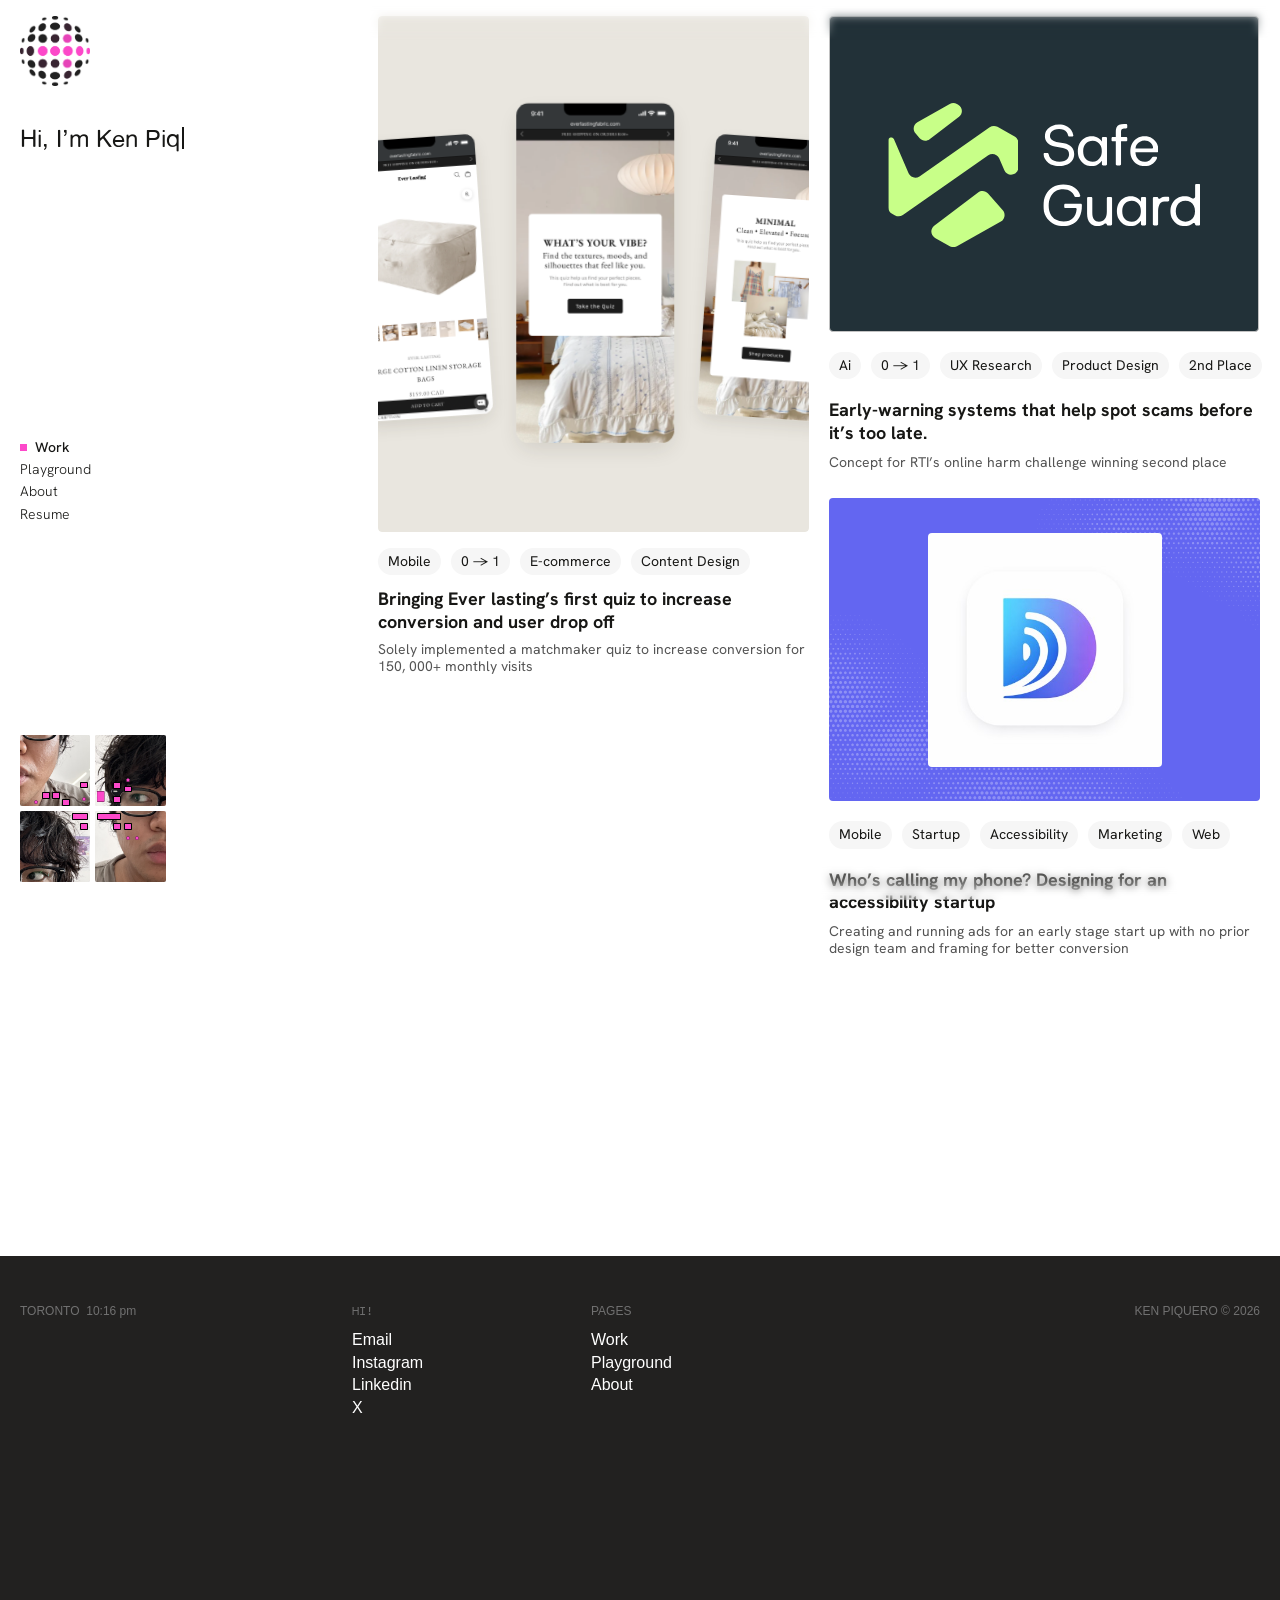
==== index.html @ c2980d60 "Portfolio site: Work, Playground, About and Ever Lasting case study Plain HTML/CSS/JS built from the" ====
<!doctype html>
<html lang="en">
<head>
  <meta charset="utf-8" />
  <meta name="viewport" content="width=device-width, initial-scale=1" />
  <title>Ken Piquero — Product Designer</title>
  <meta name="description" content="Ken Piquero is a product designer with a background in e-commerce." />
  <link rel="icon" href="assets/discoball.gif" />
  <link rel="preconnect" href="https://fonts.googleapis.com" />
  <link rel="preconnect" href="https://fonts.gstatic.com" crossorigin />
  <link href="https://fonts.googleapis.com/css2?family=DM+Mono&family=Hanken+Grotesk:wght@300;400;500;700&display=swap" rel="stylesheet" />
  <link rel="stylesheet" href="styles.css" />
  <script>document.documentElement.classList.add("js")</script>
</head>
<body>
  <div class="page">
    <!-- Side nav -->
    <aside class="sidenav">
      <div class="intro">
        <a class="logo-link" href="index.html" aria-label="Ken Piquero, home"><img class="logo" src="assets/discoball.gif" width="70" height="70" alt="" /></a>
        <div class="intro__text">
          <div class="intro__copy">
            <h1 class="intro__title" data-typewriter aria-label="Hi, I’m Ken Piquero!">Hi, I’m Ken Piquero!</h1>
            <p class="intro__bio appear" style="--d:0ms">He is a product designer with a background in e-commerce, who is saving his sticker collection for “later...”</p>
          </div>
          <ul class="chips chips--light">
            <li class="chip appear" style="--d:180ms">Prev @ Dori Labs</li>
            <li class="chip appear" style="--d:250ms">Studio Dialectica</li>
            <li class="chip appear" style="--d:320ms">Ever Lasting Fabrics</li>
            <li class="chip appear" style="--d:390ms">Hackville</li>
          </ul>
        </div>
      </div>

      <nav class="pages" aria-label="Pages">
        <a class="pages__link is-active" href="index.html" aria-current="page"><span class="pages__label">Work</span></a>
        <a class="pages__link" href="playground.html"><span class="pages__label">Playground</span></a>
        <a class="pages__link" href="about.html"><span class="pages__label">About</span></a>
        <a class="pages__link" href="https://drive.google.com/file/d/1ALhv70O0RMB7-Ny_9Tpl9LPKsm_A7ia5/view?usp=sharing" target="_blank" rel="noopener"><span class="pages__label">Resume</span></a>
      </nav>

      <!-- Photo puzzle: drag a tile to swap it clockwise, click a tile to flip its photo -->
      <div class="puzzle" aria-label="Photo puzzle — drag a tile to swap it clockwise, click to change its photo">
        <button class="tile" data-piece="1" type="button" aria-label="Puzzle piece 1" aria-pressed="false">
          <span class="tile__face tile__face--a">
            <img class="tile__photo" src="assets/me-photo.jpg" alt="" style="height:315.94%;left:-113.07%;top:-184.95%;width:240.09%" />
            <span class="sticker" style="left:59.97px;top:47px"></span>
            <img class="star" src="assets/star.svg" width="4.26034" height="4.12428" alt="" style="left:61.68px;top:62.37px" />
            <span class="sticker" style="left:41.96px;top:64.4px"></span>
            <span class="sticker" style="left:31.97px;top:57.49px"></span>
            <span class="sticker" style="left:21.99px;top:57.49px"></span>
            <img class="star" src="assets/star.svg" width="4.26034" height="4.12428" alt="" style="left:13.71px;top:65.28px" />
          </span>
          <span class="tile__face tile__face--b">
            <img class="tile__photo" src="assets/me-photo-2.jpg" alt="" style="height:209.92%;left:-57.9%;top:-0.03%;width:378.38%" />
          </span>
        </button>
        <button class="tile" data-piece="2" type="button" aria-label="Puzzle piece 2" aria-pressed="false">
          <span class="tile__face tile__face--a">
            <img class="tile__photo" src="assets/me-photo.jpg" alt="" style="height:315.94%;left:-0.21%;top:-73.68%;width:236.71%" />
            <img class="sticker-rect" src="assets/sticker-rect.svg" width="7.68155" height="10.7542" alt="" style="left:2px;top:56.36px" />
            <img class="star" src="assets/star.svg" width="4.26034" height="4.12428" alt="" style="left:31.11px;top:42.64px" />
            <span class="sticker" style="left:29.4px;top:51.07px"></span>
            <span class="sticker" style="left:17.93px;top:47.41px"></span>
            <span class="sticker" style="left:17.93px;top:61.14px"></span>
          </span>
          <span class="tile__face tile__face--b">
            <img class="tile__photo" src="assets/me-photo-2.jpg" alt="" style="height:209.92%;left:-169.32%;top:-0.03%;width:378.38%" />
          </span>
        </button>
        <button class="tile" data-piece="3" type="button" aria-label="Puzzle piece 3" aria-pressed="false">
          <span class="tile__face tile__face--a">
            <img class="tile__photo" src="assets/me-photo.jpg" alt="" style="height:315.94%;left:-113.07%;top:-73.68%;width:240.09%" />
            <span class="sticker" style="left:52px;top:2px;width:16.131px;height:6.913px"></span>
            <span class="sticker" style="left:60.03px;top:12.26px"></span>
          </span>
          <span class="tile__face tile__face--b">
            <img class="tile__photo" src="assets/me-photo-2.jpg" alt="" style="height:209.92%;left:-57.9%;top:-109.89%;width:378.38%" />
          </span>
        </button>
        <button class="tile" data-piece="4" type="button" aria-label="Puzzle piece 4" aria-pressed="false">
          <span class="tile__face tile__face--a">
            <img class="tile__photo" src="assets/me-photo.jpg" alt="" style="height:315.94%;left:-0.21%;top:-183.54%;width:236.71%" />
            <span class="sticker" style="left:2px;top:2px;width:23.813px;height:6.913px"></span>
            <img class="star" src="assets/star.svg" width="4.26034" height="4.12428" alt="" style="left:31.11px;top:24.89px" />
            <img class="star" src="assets/star.svg" width="4.26034" height="4.12428" alt="" style="left:39.81px;top:24.89px" />
            <span class="sticker" style="left:29.4px;top:12.26px"></span>
            <span class="sticker" style="left:17.93px;top:12.26px"></span>
          </span>
          <span class="tile__face tile__face--b" style="left:1px;width:70px">
            <img class="tile__photo" src="assets/me-photo-2.jpg" alt="" style="height:209.92%;left:-169.32%;top:-109.89%;width:378.38%" />
          </span>
        </button>
      </div>
    </aside>

    <!-- Column 1 -->
    <main class="col col--left">
      <a class="case case--everlasting" href="everlasting.html">
        <div class="case__media media--everlasting" data-cursor="view case study">
          <div class="reel reel--cover" role="img" aria-label="Ever Lasting Fabric Matchmaker quiz screens coming together">
            <div class="reel__stage">
              <div class="reel__tile"><img src="assets/everlasting-quiz/screen-01.png" alt="" /></div>
              <div class="reel__tile"><img src="assets/everlasting-quiz/screen-02.png" alt="" /></div>
              <div class="reel__tile"><img src="assets/everlasting-quiz/screen-03.png" alt="" /></div>
              <div class="reel__tile"><img src="assets/everlasting-quiz/screen-04.png" alt="" /></div>
              <div class="reel__tile"><img src="assets/everlasting-quiz/screen-05.png" alt="" /></div>
              <div class="reel__tile"><img src="assets/everlasting-quiz/screen-06.png" alt="" /></div>
              <div class="reel__tile"><img src="assets/everlasting-quiz/screen-07.png" alt="" /></div>
              <div class="reel__tile"><img src="assets/everlasting-quiz/screen-08.png" alt="" /></div>
              <div class="reel__tile"><img src="assets/everlasting-quiz/screen-09.png" alt="" /></div>
              <div class="reel__tile"><img src="assets/everlasting-quiz/screen-10.png" alt="" /></div>
              <div class="reel__tile"><img src="assets/everlasting-quiz/screen-11.png" alt="" /></div>
              <div class="reel__tile"><img src="assets/everlasting-quiz/screen-12.png" alt="" /></div>
            </div>
          </div>
        </div>
        <div class="case__meta">
          <ul class="chips">
            <li class="chip">Mobile</li><li class="chip">0 → 1</li><li class="chip">E-commerce</li><li class="chip">Content Design</li>
          </ul>
          <div class="case__text case__text--tight">
            <h2 class="case__title">Bringing Ever lasting’s first quiz to increase conversion and user drop off</h2>
            <p class="case__desc">Solely implemented a matchmaker quiz to increase conversion for 150, 000+ monthly visits</p>
          </div>
        </div>
      </a>
    </main>

    <!-- Column 2 -->
    <section class="col col--right">
      <a class="case" href="#">
        <div class="case__media media--safeguard" data-cursor="coming soon...">
          <div class="safeguard">
            <img class="anim-mark" src="assets/safeguard-mark.svg" width="129.326" height="143.788" alt="" />
            <div class="safeguard__word">
              <img class="anim-safe" src="assets/safeguard-safe.svg" width="114.609" height="42.4329" alt="Safe" />
              <img class="anim-guard" src="assets/safeguard-guard.svg" width="156.599" height="42.4337" alt="Guard" />
            </div>
          </div>
        </div>
        <div class="case__meta">
          <ul class="chips">
            <li class="chip">Ai</li><li class="chip">0 → 1</li><li class="chip">UX Research</li><li class="chip">Product Design</li><li class="chip">2nd Place</li>
          </ul>
          <div class="case__text">
            <h2 class="case__title">Early-warning systems that help spot scams before it’s too late.</h2>
            <p class="case__desc">Concept for RTI’s online harm challenge winning second place</p>
          </div>
        </div>
      </a>

      <a class="case" href="#">
        <div class="case__media media--dori" data-cursor="coming soon...">
          <div class="dori__clouds" aria-hidden="true">
            <div class="dori__drift">
              <img src="assets/halftone-clouds.svg" width="695.58" height="427.908" alt="" />
            </div>
          </div>
          <img class="dori__icon" src="assets/dori-app-icon.png" alt="Dori Labs app icon" />
        </div>
        <div class="case__meta">
          <ul class="chips">
            <li class="chip">Mobile</li><li class="chip">Startup</li><li class="chip">Accessibility</li><li class="chip">Marketing</li><li class="chip">Web</li>
          </ul>
          <div class="case__text">
            <h2 class="case__title">Who’s calling my phone? Designing for an accessibility startup</h2>
            <p class="case__desc">Creating and running ads for an early stage start up with no prior design team and framing for better conversion</p>
          </div>
        </div>
      </a>
    </section>
  </div>

  <footer class="footer">
    <p class="footer__label footer__clock">TORONTO&nbsp;&nbsp;<time id="toronto-time">3:13 am</time></p>
    <div class="footer__group">
      <p class="footer__label footer__label--mono">HI!</p>
      <a href="mailto:k3npiquero@gmail.com">Email</a>
      <a href="https://www.instagram.com/oreuqipp/" target="_blank" rel="noopener">Instagram</a>
      <a href="https://www.linkedin.com/in/kenpiquero/" target="_blank" rel="noopener">Linkedin</a>
      <a href="https://x.com/pink_saucee" target="_blank" rel="noopener">X</a>
    </div>
    <div class="footer__group">
      <p class="footer__label">PAGES</p>
      <a href="index.html">Work</a>
      <a href="playground.html">Playground</a>
      <a href="about.html">About</a>
    </div>
    <p class="footer__label footer__copy">KEN PIQUERO © 2026</p>
  </footer>

  <div class="cursor-pill" aria-hidden="true"></div>
  <script src="script.js"></script>
</body>
</html>
---- styles.css ----
:root {
  --ink: #171715;
  --ink-muted: #545454;
  --ink-heading: #383836;
  --ink-subtle: #747474;
  --divider: #cbcbcb;
  --chip-bg: #f6f6f6;
  --pink: #fd49ca;
  --pink-light: #ffb7eb;
  --footer-bg: #222120;
  --footer-muted: #717171;
  --safeguard-bg: #223138;
  --dori-bg: #6366f1;

  --font-body: "Hanken Grotesk", system-ui, sans-serif;
  --font-display: "Alte Haas Grotesk", "Helvetica Neue", Helvetica, Arial, sans-serif;
  --font-footer: "Helvetica Neue", Helvetica, Arial, sans-serif;
  --font-mono: "DM Mono", ui-monospace, monospace;

  --ease-out: cubic-bezier(0.22, 1, 0.36, 1);
  --loop: 4.982335s;
}

@font-face {
  font-family: "Alte Haas Grotesk";
  src: url("assets/fonts/AlteHaasGroteskRegular.ttf") format("truetype");
  font-weight: 400;
  font-style: normal;
  font-display: swap;
}
@font-face {
  font-family: "Alte Haas Grotesk";
  src: url("assets/fonts/AlteHaasGroteskBold.ttf") format("truetype");
  font-weight: 700;
  font-style: normal;
  font-display: swap;
}

*, *::before, *::after { box-sizing: border-box; }
html, body { margin: 0; }
body { background: #fff; color: var(--ink); font-family: var(--font-body); -webkit-font-smoothing: antialiased; }
h1, h2, h3, p, ul, ol { margin: 0; padding: 0; }
ul { list-style: none; }
a { color: inherit; text-decoration: none; }
img { display: block; }

/* ---------- Layout ---------- */
.page {
  display: grid;
  grid-template-columns: 338px minmax(0, 1fr) minmax(0, 1fr);
  column-gap: 20px;
  align-items: start;
  min-height: 1256px;
  padding: 16px 20px 0;
}

/* ---------- Side nav ---------- */
/* Fills the viewport: intro pinned top, nav at a fixed spot, puzzle pinned bottom */
.sidenav {
  position: sticky;
  top: 0;
  height: 100vh;
  height: 100dvh;
  min-height: 750px;
  margin-top: -16px;
  width: 262px;
  display: flex;
  flex-direction: column;
  padding: 16px 0 18px;
}
/* Fixed height so the nav starts 439px from the top on every page, whatever the intro holds */
.intro { width: 262px; height: 423px; flex-shrink: 0; display: flex; flex-direction: column; gap: 38px; }
.puzzle { margin-top: auto; }
.logo { width: 70px; height: 70px; object-fit: cover; }
.logo-link { display: block; align-self: flex-start; }
.logo-link:focus-visible { outline: 2px solid var(--pink); outline-offset: 2px; }
.intro__text { display: flex; flex-direction: column; gap: 10px; }
.intro__copy { display: flex; flex-direction: column; gap: 15px; line-height: 1.23; }
.intro__title { font-family: var(--font-display); font-weight: 400; font-size: 24px; line-height: 1.23; }
.intro__bio { font-weight: 300; font-size: 14px; letter-spacing: -0.14px; }

.chips { display: flex; flex-wrap: wrap; gap: 10px; }
.chips--light { gap: 5px; }
.chip {
  background: var(--chip-bg);
  border-radius: 99px;
  padding: 5px 10px;
  font-size: 14px;
  line-height: 1.23;
  white-space: nowrap;
  transition: background-color 150ms ease;
}
.chip:hover { background: var(--pink-light); }
.chips--light .chip { font-weight: 300; }

.pages { display: flex; flex-direction: column; align-items: flex-start; gap: 5px; }
.pages__link {
  display: flex; align-items: center; gap: 8px;
  font-size: 14px; line-height: 1.23; font-weight: 300;
  color: var(--ink);
}
/* Active page: pink block beside the label + medium weight */
.pages__link.is-active { font-weight: 500; }
.pages__link.is-active::before { content: ""; width: 7px; height: 7px; background: var(--pink); flex-shrink: 0; }
.pages__label { transition: color 150ms ease; }
.pages__link:hover .pages__label { color: var(--pink); }

/* ---------- Photo puzzle ---------- */
.puzzle { position: relative; flex-shrink: 0; width: 146px; height: 147px; touch-action: none; }
.tile {
  position: absolute; width: 70px; height: 71px; padding: 0; border: 0; background: #ddd;
  border-radius: 2px; overflow: hidden; cursor: grab;
  transition: left 280ms var(--ease-out), top 280ms var(--ease-out), box-shadow 150ms;
}
.tile[data-slot="1"], .tile[data-slot="3"] { width: 71px; }
.tile.is-dragging { cursor: grabbing; transition: none; z-index: 2; box-shadow: 0 6px 16px rgba(0,0,0,.25); }
.tile.is-target { outline: 2px solid var(--pink); outline-offset: 1px; }
.tile:focus-visible { outline: 2px solid var(--pink); outline-offset: 2px; }
.tile__photo { position: absolute; max-width: none; pointer-events: none; user-select: none; }
/* Two faces per tile, like the Figma Default / Variant2 — click toggles (instant, as in the prototype) */
.tile__face { position: absolute; inset: 0; overflow: hidden; pointer-events: none; }
.tile__face--b { background: #909090; width: 70px; visibility: hidden; }
.tile.is-flipped .tile__face--a { visibility: hidden; }
.tile.is-flipped .tile__face--b { visibility: visible; }
.sticker {
  position: absolute; width: 8.029px; height: 6.408px;
  background: var(--pink); border: 0.344px solid #000; border-radius: 0.768px;
  pointer-events: none;
}
.star, .sticker-rect { position: absolute; pointer-events: none; }
.sticker-rect { transform: scaleX(-1); }

/* ---------- Case studies ---------- */
.col { display: flex; flex-direction: column; gap: 27px; padding-bottom: 80px; }
.case { display: flex; flex-direction: column; gap: 20px; border-radius: 4px; }
.case--everlasting { gap: 16px; }
.case__media { position: relative; border-radius: 4px; overflow: hidden; }

.media--everlasting { aspect-ratio: 511 / 612; }

.media--safeguard {
  aspect-ratio: 510 / 375; width: calc(100% - 1px);
  background: var(--safeguard-bg); border: 0.933px solid #c2c2c2;
}
.safeguard {
  position: absolute; left: calc(50% + 0.31px); top: calc(50% + 1.11px); translate: -50% -50%;
  display: flex; align-items: center; gap: 25.398px;
}
.safeguard__word { display: flex; flex-direction: column; gap: 17.583px; width: 156.6px; }

.media--dori { aspect-ratio: 511 / 360; background: var(--dori-bg); }
.dori__clouds { position: absolute; inset: 0 auto 0 0; width: 524px; overflow: hidden; }
.dori__drift { position: absolute; left: -80px; top: -55px; width: 700px; height: 480px; opacity: .28; overflow: hidden; }
.dori__drift img { position: absolute; left: -1.4px; top: -0.38px; }
.dori__icon {
  position: absolute; left: calc(50% + 0.5px); top: 50%; translate: -50% -50%;
  width: 234px; height: 234px; object-fit: cover; border-radius: 4px;
}

.case__meta { display: flex; flex-direction: column; gap: 20px; width: calc(100% + 9px); }
.case--everlasting .case__meta { gap: 13px; }
.case__text { display: flex; flex-direction: column; gap: 10px; line-height: 1.23; }
.case__text--tight { gap: 8px; }
.case__title { font-weight: 700; font-size: 18px; line-height: 1.23; }
.case__desc { font-size: 14px; color: var(--ink-muted); }

/* ---------- Safeguard + cloud motion (from Figma, 4.98s loop) ---------- */
.anim-mark { transform-origin: 50% 50%; animation: sg-fade var(--loop) linear infinite, sg-mark-rise var(--loop) linear infinite; }
.anim-safe { animation: sg-fade-safe var(--loop) linear infinite, sg-rise-safe var(--loop) linear infinite; }
.anim-guard { animation: sg-fade-guard var(--loop) linear infinite, sg-rise-guard var(--loop) linear infinite; }
.dori__drift { animation: cloud-drift var(--loop) ease-in-out infinite; }

@keyframes sg-fade { 0%, 1.606% { opacity: 0; animation-timing-function: var(--ease-out); } 9.634%, 100% { opacity: 1; } }
@keyframes sg-mark-rise {
  0%, 1.606% { scale: .88; translate: 0 12px; animation-timing-function: var(--ease-out); }
  17.662%, 100% { scale: 1; translate: 0 0; }
}
@keyframes sg-fade-safe { 0%, 15.254% { opacity: 0; animation-timing-function: var(--ease-out); } 22.881%, 100% { opacity: 1; } }
@keyframes sg-rise-safe { 0%, 15.254% { translate: 0 14px; animation-timing-function: var(--ease-out); } 29.705%, 100% { translate: 0 0; } }
@keyframes sg-fade-guard { 0%, 18.064% { opacity: 0; animation-timing-function: var(--ease-out); } 25.691%, 100% { opacity: 1; } }
@keyframes sg-rise-guard { 0%, 18.064% { translate: 0 14px; animation-timing-function: var(--ease-out); } 32.515%, 100% { translate: 0 0; } }
@keyframes cloud-drift { 0% { translate: 0 0; } 99.99% { translate: 18px -5px; } 100% { translate: 0 0; } }

@media (prefers-reduced-motion: reduce) {
  .anim-mark, .anim-safe, .anim-guard, .dori__drift { animation: none; }
}

/* ---------- Footer ---------- */
.footer {
  background: var(--footer-bg);
  color: #fff;
  font-family: var(--font-footer);
  position: relative;
  overflow: hidden;
  min-height: 400px;
  padding: 47px 20px;
  display: grid;
  grid-template-columns: 332px 239px 1fr auto;
  align-items: start;
}
.footer__group { display: flex; flex-direction: column; }
.footer__group a { font-size: 16px; line-height: 1.42; width: max-content; transition: color 150ms ease; }
.footer__group a:hover { color: var(--pink); }
.footer__label { font-size: 12px; line-height: 1.42; color: var(--footer-muted); margin-bottom: 9px; }
.footer__label--mono { font-family: var(--font-mono); }
.footer__copy { grid-column: 4; }

/* ---------- Responsive ---------- */
@media (max-width: 1100px) {
  .page { grid-template-columns: minmax(0, 1fr) minmax(0, 1fr); row-gap: 40px; min-height: 0; }
  .sidenav {
    grid-column: 1 / -1; position: static; height: auto; min-height: 0; width: auto; margin: 0; padding: 0;
    flex-direction: row; flex-wrap: wrap; justify-content: flex-start; gap: 32px 48px; align-items: flex-end;
  }
  .intro { height: auto; }
  .puzzle { margin-top: 0; }
  .case__meta { width: 100%; }
  .footer { grid-template-columns: 1fr 1fr; row-gap: 32px; }
  .footer__copy { grid-column: auto; }
}
@media (max-width: 720px) {
  .page { grid-template-columns: minmax(0, 1fr); padding: 16px 20px 0; }
  .chips { gap: 8px; }
  .media--safeguard .safeguard { scale: .75; }
  .dori__icon { width: 46%; height: auto; aspect-ratio: 1; }
  .footer { padding: 40px 20px; }
}


/* ---------- Cursor-following pill on case-study frames ---------- */
.cursor-pill {
  position: fixed; left: 0; top: 0; z-index: 100;
  height: 27px; padding: 0 10px;
  display: flex; align-items: center;
  background: var(--pink); color: var(--ink);
  border-radius: 99px;
  font-family: var(--font-footer); font-size: 14px; line-height: 1; white-space: nowrap;
  pointer-events: none;
  opacity: 0; scale: .85;
  /* leaving: a slow, gentle fade with only a slight shrink */
  transition: opacity 500ms ease, scale 500ms var(--ease-out);
  will-change: transform;
}
/* entering: quick pop-in */
.cursor-pill.is-visible { opacity: 1; scale: 1; transition: opacity 150ms ease, scale 200ms var(--ease-out); }
@media (hover: none) { .cursor-pill { display: none; } }

/* ---------- About page ---------- */
/* "Currently listening to..." album art: click to play / pause the song */
.listening {
  display: block; width: 156px; height: 149px; padding: 0; border: 0; background: none;
  cursor: pointer;
  filter: drop-shadow(0 0 2px rgba(0, 0, 0, 0.25));
}
.listening img { display: block; width: 100%; height: 100%; object-fit: cover; }
.listening:focus-visible { outline: 2px solid var(--pink); outline-offset: 2px; }
/* Spotify's player does the playing but stays out of sight */
.listening__player {
  position: absolute; width: 1px; height: 1px; overflow: hidden;
  clip-path: inset(50%); opacity: 0; pointer-events: none;
}

/* ---------- Page transitions ---------- */
/* Cross-fade between pages; the logo, nav and puzzle keep their own layers so they stay put */
@view-transition { navigation: auto; }
.logo { view-transition-name: logo; }
.pages { view-transition-name: pages-nav; }
.puzzle { view-transition-name: puzzle; }
::view-transition-group(*),
::view-transition-old(*),
::view-transition-new(*) { animation-duration: 350ms; animation-timing-function: var(--ease-out); }
@media (prefers-reduced-motion: reduce) {
  @view-transition { navigation: none; }
}

.about {
  grid-column: 2 / -1;
  margin-top: 108px; /* content starts 124px from the top of the page */
  padding-right: 75px; /* content ends at 1345px on the 1440px frame */
  padding-bottom: 80px;
}
.about__intro {
  display: flex; justify-content: space-between; align-items: flex-start;
  flex-wrap: wrap; gap: 40px;
}
.about__who { width: 511px; max-width: 100%; display: flex; flex-direction: column; gap: 10px; }
.about__heading {
  font-weight: 500; font-size: 20px; line-height: 1.5; letter-spacing: -0.22px;
  color: var(--ink-heading);
}
.about__list {
  list-style: decimal; padding-left: 21px;
  font-weight: 300; font-size: 14px; line-height: 1.23; letter-spacing: -0.14px;
}
.about__list li + li { margin-top: 1.23em; } /* one blank line between points */

/* Photo stack: four framed photos fanned down and to the right */
.photo-fan { position: relative; width: 400px; height: 269px; flex-shrink: 0; }
.photo-fan__photo {
  position: absolute; width: 298px; height: 185px; padding: 0;
  border: 10px solid #fff; background: #fff;
  box-shadow: 0 0 4px rgba(0, 0, 0, 0.25);
}
.photo-fan__photo { cursor: pointer; transition: left 300ms var(--ease-out), top 300ms var(--ease-out); }
.photo-fan__photo:focus-visible { outline: 2px solid var(--pink); outline-offset: 2px; }
.photo-fan__photo img { position: absolute; inset: 0; width: 100%; height: 100%; object-fit: cover; }

.experience { margin-top: 75px; }
.experience .about__heading { margin-bottom: 9px; }
.experience__row {
  display: grid; grid-template-columns: 36.5% minmax(0, 1fr) auto;
  padding: 20px 0;
  font-size: 14px; line-height: 1.5; letter-spacing: -0.154px;
}
.experience__row + .experience__row { border-top: 1px solid var(--divider); }
.experience__company { padding-right: 16px; font-weight: 500; color: var(--ink-subtle); }
.experience__role { font-weight: 300; color: var(--ink-subtle); }
.experience__year { font-weight: 300; color: var(--ink-heading); text-align: right; white-space: nowrap; }

@media (max-width: 1100px) {
  .about { grid-column: 1 / -1; margin-top: 0; padding-right: 0; }
}
@media (max-width: 720px) {
  .experience__row { grid-template-columns: minmax(0, 1fr) auto; row-gap: 2px; }
  .experience__role { grid-row: 2; }
}
@media (max-width: 460px) {
  .photo-fan { zoom: 0.8; }
}

/* ---------- Playground page ---------- */
/* Two columns of 511px tiles; wide tiles span both, tall tiles span two rows (as in Figma) */
.playground {
  grid-column: 2 / -1;
  display: grid;
  grid-template-columns: repeat(2, minmax(0, 1fr));
  grid-auto-rows: 437px;
  gap: 20px;
  padding-bottom: 52px;
}
.pg-tile {
  position: relative; overflow: hidden;
  display: flex; align-items: center; justify-content: center;
  background: var(--chip-bg); border: 1px solid #d4d4d4; border-radius: 4px;
  color: var(--ink);
}
.pg-tile--wide { grid-column: 1 / -1; }
.pg-tile--tall { grid-row: span 2; }
.pg-tile:focus-visible { outline: 2px solid var(--pink); outline-offset: 2px; }

/* Hover (like the Framer playground): the work fades right back and a caption appears */
.pg-media { transition: opacity 250ms ease; }
.pg-caption {
  position: absolute; inset: 0;
  display: flex; align-items: center; justify-content: center;
  padding: 24px 40px; text-align: center;
  font-size: 16px; line-height: 1.2;
  opacity: 0; pointer-events: none;
  transition: opacity 250ms ease;
}
.pg-tile:hover .pg-media, .pg-tile:focus-visible .pg-media, .pg-tile:focus-within .pg-media { opacity: 0.05; }
.pg-tile:hover .pg-caption, .pg-tile:focus-visible .pg-caption, .pg-tile:focus-within .pg-caption { opacity: 1; }

/* Tile contents */
.pg-ipad { position: absolute; left: calc(50% + 3px); bottom: 0; translate: -50% 0; width: 71.45%; }
.pg-crop { position: relative; max-width: 86%; overflow: hidden; border-radius: 12.14px; }
.pg-crop img { position: absolute; max-width: none; }
.pg-shot { max-width: 86%; object-fit: cover; border-radius: 12.14px; }
.pg-shot--phone { border-radius: 60px; }
.pg-cover { width: 100%; height: 100%; object-fit: cover; }
.pg-phones {
  display: flex; gap: 14.458px; width: 81.4%;
  filter: drop-shadow(0 2px 2px rgba(0, 0, 0, 0.25));
}
.pg-phones img { flex: 1 1 0; min-width: 0; aspect-ratio: 158.072 / 320; object-fit: cover; }
.pg-wide-shot { width: 83.2%; aspect-ratio: 867 / 378; object-fit: cover; }

@media (max-width: 1100px) {
  .playground { grid-column: 1 / -1; }
}
@media (max-width: 720px) {
  .playground { grid-template-columns: minmax(0, 1fr); grid-auto-rows: 360px; }
  .pg-phones { gap: 6px; width: 92%; }
}

/* ---------- Footer cursor trail: little pink symbols that drift and fade ---------- */
.footer > * { position: relative; z-index: 1; }
.footer > .trail-symbol {
  position: absolute; z-index: 0; left: 0; top: 0;
  font-family: var(--font-mono); font-size: 14px; line-height: 1; white-space: nowrap;
  color: var(--pink-light);
  pointer-events: none; user-select: none;
  animation: trail-fade 1800ms var(--ease-out) forwards;
}
/* The occasional little message: stays readable for a while, then fades */
.footer > .trail-symbol--message { color: var(--pink); animation: trail-message 3400ms ease-out forwards; }
@keyframes trail-fade {
  0%   { opacity: 0.75; transform: translate(var(--x), var(--y)) scale(1); }
  100% { opacity: 0;    transform: translate(calc(var(--x) + var(--dx)), calc(var(--y) + var(--dy))) scale(0.6) rotate(var(--rot)); }
}
@keyframes trail-message {
  0%   { opacity: 0;   transform: translate(var(--x), calc(var(--y) + 4px)) rotate(var(--rot)); }
  8%   { opacity: 0.9; transform: translate(var(--x), var(--y)) rotate(var(--rot)); }
  60%  { opacity: 0.9; }
  100% { opacity: 0;   transform: translate(calc(var(--x) + var(--dx)), calc(var(--y) + var(--dy))) rotate(var(--rot)); }
}
@media (prefers-reduced-motion: reduce) { .footer > .trail-symbol { display: none; } }

/* ======================================================================
   Case study page (Ever Lasting Fabric Matchmaker) — 1440px Figma frame:
   menu at 20px, content column 282px → 1400px (1118px wide).
   Headings in Alte Haas Grotesk, body in Hanken Grotesk.
   ====================================================================== */
.cs {
  --cs-ink: #383836;
  --cs-muted: #747474;
  --cs-grey: #f6f6f6;
  --cs-red: #f05555;
}
.cs-page {
  display: grid;
  grid-template-columns: 262px minmax(0, 1118px);
  padding: 0 40px 0 20px;
  max-width: 1440px;
}

/* Side menu: sticks in place while the case study scrolls */
.cs-aside { position: relative; }
.cs-toc {
  position: sticky; top: 100px;
  margin-top: 100px;
  display: flex; flex-direction: column; align-items: flex-start; gap: 8px;
}
.cs-back { display: inline-block; font-weight: 300; transition: background-color 150ms ease; }
.cs-back:hover { background: var(--pink-light); }
.cs-toc__title { font-family: var(--font-display); font-size: 24px; line-height: 1.23; color: var(--ink); }
.cs-toc__links { display: flex; flex-direction: column; align-items: flex-start; gap: 5px; }

/* Content column */
.cs-main {
  min-width: 0;
  padding: 100px 0 358px;
  font-family: var(--font-body);
  color: var(--cs-ink);
}
.cs-section { scroll-margin-top: 60px; }
:where(.cs-main h4, .cs-main figure, .cs-main blockquote) { margin: 0; }

/* ---------- Type ---------- */
.cs-eyebrow { font-weight: 300; font-size: 12px; line-height: 1.2; text-transform: uppercase; color: var(--cs-muted); }
.cs-h1, .cs-statement, .cs-h2, .cs-h3, .cs-h4, .cs-quote p, .cs-gap,
.cs-persona__name, .cs-stat__num {
  font-family: var(--font-display); font-weight: 400; color: var(--cs-ink);
}
.cs-h1 { margin-top: 20px; font-size: 40px; line-height: 1.2; }
.cs-lede { margin-top: 20px; max-width: 780px; font-weight: 300; font-size: 20px; line-height: 1.5; }
.cs-statement { margin-top: 12px; font-size: 24px; line-height: 1.25; }
.cs-h2 { font-size: 20px; line-height: 1.3; max-width: 760px; }
.cs-h3 { font-size: 18px; line-height: 1.25; }
.cs-h4 { font-size: 16px; line-height: 1.3; }
.cs-body { font-weight: 300; font-size: 14px; line-height: 1.6; max-width: 760px; }
.cs-red { color: var(--cs-red); }
.cs-body + .cs-body { margin-top: 12px; }
.cs-tiebreak { font-weight: 500; }

/* Eyebrow → heading → body rhythm used by every section intro */
.cs-eyebrow + .cs-h2 { margin-top: 10px; }
.cs-eyebrow + .cs-h4 { margin-top: 6px; }
.cs-h2 + .cs-body { margin-top: 12px; }
.cs-h4 + .cs-body { margin-top: 8px; }
.cs-eyebrow + .cs-body { margin-top: 10px; }

.cs-mt-18 { margin-top: 18px; } .cs-mt-24 { margin-top: 24px; } .cs-mt-31 { margin-top: 31px; }
.cs-mt-33 { margin-top: 33px; } .cs-mt-37 { margin-top: 37px; } .cs-mt-39 { margin-top: 39px; }
.cs-mt-40 { margin-top: 40px; } .cs-mt-47 { margin-top: 47px; } .cs-mt-48 { margin-top: 48px; }
.cs-mt-55 { margin-top: 55px; } .cs-mt-56 { margin-top: 56px; } .cs-mt-63 { margin-top: 63px; }
.cs-mt-64 { margin-top: 64px; } .cs-mt-77 { margin-top: 77px; } .cs-mt-79 { margin-top: 79px; }
.cs-mt-80 { margin-top: 80px; } .cs-mt-96 { margin-top: 96px; } .cs-mt-150 { margin-top: 150px; }
.cs-mt-159 { margin-top: 159px; } .cs-mt-160 { margin-top: 160px; } .cs-mt-161 { margin-top: 161px; }
.cs-mt-217 { margin-top: 217px; }

.cs-panel { background: var(--cs-grey); border-radius: 4px; overflow: hidden; }
.cs-line { display: block; max-width: 100%; }

/* ---------- Overview ---------- */
.cs-metaline { display: flex; align-items: center; gap: 12px; font-weight: 300; font-size: 16px; color: var(--cs-muted); }
.cs-logo {
  display: flex; align-items: center; justify-content: center; flex-shrink: 0;
  width: 28px; height: 28px; border-radius: 6px; background: #1f1f1f;
  font-family: "EB Garamond", Georgia, serif; font-weight: 500; font-size: 11px; color: #fff;
}
.cs-hero { margin-top: 56px; display: flex; gap: 20px; height: 420px; }
.cs-hero__reel { flex: 0 1 680px; }
.cs-hero__side { flex: 0 1 418px; min-width: 0; display: flex; flex-direction: column; gap: 11px; }
.cs-hero__gif { height: 250px; border-radius: 4px; overflow: hidden; margin-right: 1px; }
.cs-hero__gif img { width: 100%; height: 100%; object-fit: cover; }
.cs-hero__map { position: relative; height: 159px; background: #fff; border: 1px solid #e6e6e6; border-radius: 4px; overflow: hidden; }
.cs-hero__map img { position: absolute; left: -9px; top: -58px; width: 436px; height: auto; max-width: none; }

.cs-facts { margin: 40px 0 0; display: flex; justify-content: space-between; gap: 24px; font-weight: 300; line-height: 1.2; }
.cs-facts dt { font-size: 12px; text-transform: uppercase; color: var(--cs-muted); }
.cs-facts dd { margin: 6px 0 0; font-size: 14px; color: #171715; }

.cs-cols3 { display: grid; grid-template-columns: repeat(3, minmax(0, 1fr)); gap: 32px; }
.cs-col .cs-line + .cs-eyebrow { margin-top: 20px; }
.cs-col .cs-eyebrow + .cs-h3 { margin-top: 12px; }
.cs-col .cs-h3 + .cs-body { margin-top: 10px; }
.cs-col--tight .cs-line + .cs-eyebrow { margin-top: 16px; }
.cs-col--takeaway .cs-line + .cs-h3 { margin-top: 22px; }
.cs-col--takeaway .cs-h3 + .cs-body { margin-top: 10px; }

/* ---------- Problem ---------- */
.cs-saw { display: grid; grid-template-columns: minmax(0, 500fr) minmax(0, 594fr); gap: 24px; }
.cs-saw .cs-h4 { margin-top: 6px; }
.cs-saw .cs-panel { margin-top: 16px; height: 440px; position: relative; }
.cs-catalogue__screen {
  position: absolute; left: 50%; top: 50%; translate: -50% -50%;
  width: 217.708px; height: 348.584px; border-radius: 2.5px; overflow: hidden;
}
.cs-catalogue__screen img { position: absolute; left: 0; top: -11.71%; width: 100%; height: 135.68%; max-width: none; }
.cs-funnel { padding: 24px 48px; }
.cs-funnel__steps { list-style: none; margin-top: 18px; display: flex; flex-direction: column; gap: 16px; }
.cs-funnel__steps li {
  position: relative; display: flex; align-items: center; gap: 0;
  width: min(var(--w), 100%); height: 56px; padding: 0 16px;
  background: #fff; border-radius: 10px;
  font-size: 14px; line-height: 1.2; white-space: nowrap;
}
.cs-funnel__steps span { width: 28px; flex-shrink: 0; font-weight: 300; font-size: 11px; color: var(--cs-muted); }
.cs-funnel__steps li.is-drop { border: 1px solid var(--cs-red); padding-left: 15px; }
.cs-funnel__steps em { position: absolute; left: calc(100% + 16px); font-style: normal; font-weight: 500; font-size: 12px; color: var(--cs-red); }

.cs-quote { margin-left: 0; margin-right: 0; padding-left: 22px; border-left: 2px solid #9cc5ff; }
.cs-quote p { font-size: 18px; line-height: 1.4; max-width: 700px; }
.cs-quote cite { display: block; margin-top: 8px; font-style: normal; font-weight: 300; font-size: 12px; line-height: 1.2; color: var(--cs-muted); }

.cs-cols2 { display: grid; grid-template-columns: repeat(2, minmax(0, 535px)); justify-content: space-between; gap: 48px; }

/* ---------- Research ---------- */
.cs-insights { display: grid; grid-template-columns: repeat(2, minmax(0, 1fr)); column-gap: 24px; row-gap: 15px; }
.cs-insights .cs-panel { height: 360px; }
.cs-collage { position: relative; }
.cs-collage__grid { position: absolute; left: calc(50% - 2.23px); top: calc(50% - 2.01px); translate: -50% -50%; width: 457.937px; height: 258.427px; }
.cs-collage__img { position: absolute; overflow: hidden; border-radius: 1.785px; }
.cs-collage__img img { position: absolute; max-width: none; }
.cs-collage__img--1 { left: 0; top: 0; width: 225.241px; height: 153.665px; }
.cs-collage__img--1 img { left: -2.51%; top: -0.09%; width: 102.51%; height: 100.18%; }
.cs-collage__img--2 { left: 0; top: 155.77px; width: 150.86px; height: 102.657px; }
.cs-collage__img--2 img { left: -0.05%; top: 0; width: 100.11%; height: 183%; }
.cs-collage__img--3 { left: 153.09px; top: 155.77px; width: 151.753px; height: 102.657px; }
.cs-collage__img--3 img { left: 0; top: -0.13%; width: 102.7%; height: 100.26%; }
.cs-collage__img--4 { left: 307.08px; top: 155.77px; width: 150.86px; height: 102.657px; }
.cs-collage__img--4 img { left: 0; top: -0.05%; width: 100%; height: 108.4%; }
.cs-collage__img--5 { left: 227.47px; top: 0; width: 230.498px; height: 153.665px; }
.cs-collage__img--5 img { inset: 0; width: 100%; height: 100%; object-fit: cover; }
.cs-voices { padding: 32px; display: flex; flex-direction: column; gap: 12px; }
.cs-voices p {
  display: flex; align-items: center; min-height: 88px; padding: 0 24px;
  background: #fff; border-radius: 12px; font-weight: 300; font-size: 14px; line-height: 1.5;
}

.cs-body--tight { margin-top: 8px; }
.cs-searches { margin-top: 16px; padding: 52px 120px; display: flex; flex-direction: column; gap: 22px; }
.cs-searches__row { display: flex; align-items: center; gap: 20px; }
.cs-searches__row--flip { justify-content: flex-end; }
.cs-search {
  position: relative; flex: 0 1 560px; min-width: 0; height: 56px;
  background: #fff; border: 1px solid #e4e4e0; border-radius: 999px; overflow: hidden;
}
.cs-search > img { position: absolute; left: 21px; top: 18px; }
.cs-search__q { position: absolute; left: 53px; top: 16px; font-weight: 300; font-size: 17px; line-height: normal; white-space: nowrap; }
.cs-search__cursor { position: absolute; left: 53px; top: 16px; width: 1.5px; height: 22px; background: var(--cs-ink); }
.cs-theme {
  display: inline-flex; align-items: center; gap: 8px; flex-shrink: 0;
  padding: 7px 14px; border-radius: 999px; background: var(--bg);
  font-weight: 500; font-size: 12.5px; line-height: normal; color: var(--fg); white-space: nowrap;
}
.cs-gap { margin-top: 16px; font-size: 18px; line-height: 1.4; }

/* Insight 03 plays once it scrolls into view: each search slides up and types itself, then its theme slides in */
.js .cs-searches .cs-search, .js .cs-searches .cs-theme, .js .cs-searches .cs-search__cursor { opacity: 0; }
.js .cs-searches .cs-search { translate: 0 14px; }
.js .cs-searches .cs-searches__row .cs-theme { translate: -8px 0; }
.js .cs-searches .cs-searches__row--flip .cs-theme { translate: 8px 0; }
.js .cs-searches .cs-search.is-in, .js .cs-searches .cs-theme.is-in {
  opacity: 1; translate: 0 0;
  transition: opacity 350ms ease-out, translate 450ms ease-out;
}
.js .cs-searches .cs-search__q .ch { opacity: 0; }
.js .cs-searches .cs-search__q .ch.is-in { opacity: 1; }
.js .cs-searches .cs-search__cursor.is-on { opacity: 1; }

/* ---------- Direction ---------- */
.cs-options { display: grid; grid-template-columns: repeat(3, minmax(0, 1fr)); gap: 24px; }
.cs-option {
  position: relative; min-height: 236px; padding: 24px;
  background: var(--cs-grey); border-radius: 4px;
}
.cs-option .cs-eyebrow:first-of-type { margin-top: 19px; }
.cs-option__text { margin-top: 6px; font-weight: 300; font-size: 14px; line-height: 1.5; }
.cs-option__text:nth-of-type(2) { min-height: 42px; margin-bottom: 18px; }
.cs-option--chosen { padding: 23px; background: #fff; border: 1px solid var(--cs-ink); }
.cs-option__tag { position: absolute; top: 27px; right: 31px; font-weight: 300; font-size: 11px; line-height: 1.2; color: var(--cs-muted); }

/* ---------- Solution ---------- */
.cs-feature { display: flex; justify-content: space-between; gap: 64px; align-items: flex-start; }
.cs-feature__text { flex: 0 1 440px; min-width: 0; }
.cs-feature__text .cs-h2 + .cs-body { margin-top: 12px; }
.cs-feature__media, .cs-feature > .cs-panel { flex: 0 1 614px; min-width: 0; height: 440px; position: relative; overflow: hidden; border-radius: 4px; }
.cs-navgif { background: #9cc5ff; }
.cs-navgif img { position: absolute; left: calc(50% + 15.5px); top: -42.19px; translate: -50% 0; width: 519px; height: 519px; max-width: none; object-fit: cover; }
.cs-feature__media--framed { border: 1px solid #e2e2e0; background: #fff; }
.cs-feature__media--framed .reel { position: absolute; inset: -1px; }

.cs-personas { display: grid; grid-template-columns: repeat(3, minmax(0, 1fr)); gap: 24px; }
.cs-persona { min-height: 300px; padding: 28px; background: var(--bg); border-radius: 4px; }
.cs-persona__swatches { display: flex; height: 28px; }
.cs-persona__swatches img + img { margin-left: -6px; }
.cs-persona__name { margin-top: 28px; font-size: 22px; line-height: 1.2; }
.cs-persona__words { margin-top: 8px; font-weight: 300; font-size: 13px; line-height: 1.2; color: var(--cs-muted); }
.cs-persona__list { list-style: none; margin-top: 28px; font-weight: 300; font-size: 13px; line-height: 1.2; }
.cs-persona__list li { height: 40px; }
.cs-persona__list li:last-child { height: auto; }
.cs-persona__list li img { display: block; max-width: 100%; margin-bottom: 13px; }

.cs-email { padding: 48px 24px; display: flex; gap: 16px; height: 300px !important; }
.cs-email__card { flex: 1 1 275px; min-width: 0; padding: 20px; background: #ebebe8; border-radius: 4px; }
.cs-email__card--chosen { background: #fff; border: 1px solid var(--cs-ink); padding: 19px; }
.cs-email__tag { font-weight: 300; font-size: 11px; line-height: 1.2; color: var(--cs-muted); }
.cs-email__card .cs-h4 { margin-top: 10px; }
.cs-email__text { margin-top: 45px; font-weight: 300; font-size: 13px; line-height: 1.5; }

/* ---------- Process ---------- */
.cs-versions { padding: 40px; background: #f5f5f4; }
.cs-versions__top { display: flex; justify-content: space-between; align-items: center; gap: 24px; }
.cs-toggle { display: flex; gap: 2px; padding: 4px; background: #ebebe8; border-radius: 999px; }
.cs-toggle__btn {
  padding: 9px 18px; border: 0; border-radius: 999px; background: transparent; cursor: pointer;
  font-family: var(--font-body);
  font-weight: 300; font-size: 13px; line-height: normal; color: var(--cs-muted);
  transition: background-color 200ms ease, color 200ms ease;
}
.cs-toggle__btn:hover { color: var(--pink); }
.cs-toggle__btn.is-on { background: #fff; font-weight: 500; color: var(--cs-ink); cursor: default; }
.cs-versions__summary { font-weight: 300; font-size: 13px; line-height: 1.2; color: var(--cs-muted); white-space: nowrap; }
.cs-version { margin-top: 21px; }
.cs-version[hidden] { display: none; }
.cs-version.is-entering { animation: version-in 400ms var(--ease-out); }
@keyframes version-in { from { opacity: 0; translate: 0 6px; } }
.cs-version__screens { margin-top: 16px; height: 397px; display: flex; align-items: center; justify-content: center; background: #e7e7e4; border-radius: 4px; overflow: hidden; }
.cs-version__phones { display: flex; align-items: center; gap: 14.458px; translate: -12.9px 0; filter: drop-shadow(0 2px 2px rgba(0, 0, 0, 0.25)); }
.cs-version__phones img { width: 158.072px; height: 320px; object-fit: cover; flex-shrink: 0; }
.cs-version__phones--v2 { gap: 13.019px; translate: -0.5px 0; filter: drop-shadow(0 0 1.8px rgba(0, 0, 0, 0.25)); }
.cs-version__phones--v2 img { width: 142.318px; height: 288.106px; }
.cs-version__bottom { margin-top: 49px; display: grid; grid-template-columns: minmax(0, 476px) minmax(0, 514px); justify-content: space-between; gap: 48px; }
.cs-version__map { position: relative; margin-top: 14px; border-radius: 12px; overflow: hidden; }
.cs-version__map--v1 { height: 639px; }
.cs-version__map--v1 img { position: absolute; left: -0.27%; top: -0.97%; width: 101.53%; height: 101.56%; max-width: none; }
.cs-version__map--v2 { height: 620px; }
.cs-version__map--v2 img { width: 100%; height: 100%; object-fit: cover; }
.cs-points { list-style: none; margin-top: 14px; }
.cs-points li { padding-bottom: 28px; }
.cs-points li img { display: block; max-width: 100%; margin-bottom: 14px; }
.cs-points p { margin-top: 6px; font-weight: 300; font-size: 14px; line-height: 1.55; }

.cs-figjams { display: grid; grid-template-columns: repeat(2, minmax(0, 1fr)); grid-template-rows: auto auto auto; gap: 25px 24px; }
.cs-figjam { margin: 0; padding: 24px; display: flex; flex-direction: column; gap: 14px; }
.cs-figjam figcaption { font-weight: 300; font-size: 13px; line-height: 1.2; color: var(--cs-muted); }
.cs-figjam img { display: block; width: 100%; height: auto; }
.cs-figjam--tall { grid-row: 1 / span 3; }
.cs-figjam--tall img { margin: auto 0; }

/* ---------- Impact ---------- */
.cs-stats { display: grid; grid-template-columns: repeat(4, minmax(0, 1fr)); gap: 24px; }
.cs-stat { min-height: 180px; padding: 28px 24px 24px; background: var(--cs-grey); border-radius: 4px; }
.cs-stat__num { font-size: 40px; line-height: 1.1; }
.cs-stat__text { margin-top: 24px; font-weight: 300; font-size: 13.5px; line-height: 1.5; }

/* ---------- Mobile screen showreel: 12 screens fly in, settle into a grid, then scatter (24s loop) ---------- */
.reel { position: relative; height: 100%; overflow: hidden; background: #e9e6df; border-radius: 4px; }
.reel__stage { position: absolute; left: 50%; top: 0; width: 560px; height: 420px; margin-left: -280px; }
.reel__tile {
  position: absolute; width: 73.5px; height: 159.062px; border-radius: 5.95px;
  box-shadow: 0 4.2px 9.8px -1.4px rgba(51, 43, 31, 0.13);
  animation: 24s linear infinite both; transform-origin: 50% 50%;
}
.reel__tile img { width: 100%; height: 100%; object-fit: cover; border-radius: 5.95px; }
.reel__tile:nth-child(6n+1) { left: 31.5px; } .reel__tile:nth-child(6n+2) { left: 116.2px; }
.reel__tile:nth-child(6n+3) { left: 200.9px; } .reel__tile:nth-child(6n+4) { left: 285.6px; }
.reel__tile:nth-child(6n+5) { left: 370.3px; } .reel__tile:nth-child(6n) { left: 455px; }
.reel__tile:nth-child(-n+6) { top: 41.3px; } .reel__tile:nth-child(n+7) { top: 219.1px; }
/* Big screens sit on top while the composition is zoomed in */
.reel__tile:nth-child(3), .reel__tile:nth-child(4), .reel__tile:nth-child(6) { z-index: 1; }

/* ---------- Sliding phone rail: one screen steps forward every 2s, the centred one lifts (24s loop) ---------- */
.rail { position: relative; height: 575px; overflow: hidden; border-radius: 4px; background: linear-gradient(to bottom, #ebe9e5, #ebe9e5 48%, #c7c4bf); }
.rail__track { position: absolute; top: 73.55px; left: calc(50% - 507px); width: 1014px; height: 427.908px; animation: rail-slide 24s linear infinite; }
.rail__card {
  position: absolute; top: 0; width: 197.73px; height: 427.908px; border-radius: 15.21px;
  box-shadow: 0 10.14px 20.28px -3.802px rgba(51, 46, 36, 0.12);
  animation: 24s linear infinite both; transform-origin: 50% 50%;
}
.rail__card img { width: 100%; height: 100%; object-fit: cover; border-radius: 15.21px; }
.rail__card:nth-child(1) { left: -124.21px; } .rail__card:nth-child(2) { left: 141.96px; }
.rail__card:nth-child(3) { left: 408.13px; } .rail__card:nth-child(4) { left: 674.31px; }
.rail__card:nth-child(5) { left: 940.48px; } .rail__card:nth-child(6) { left: 1206.66px; }
.rail__card:nth-child(7) { left: 1472.83px; } .rail__card:nth-child(8) { left: 1739.01px; }
.rail__card:nth-child(9) { left: 2005.18px; } .rail__card:nth-child(10) { left: 2271.36px; }
.rail__card:nth-child(11) { left: 2537.53px; } .rail__card:nth-child(12) { left: 2803.7px; }
.rail__card:nth-child(13) { left: 3069.88px; } .rail__card:nth-child(14) { left: 3336.05px; }
.rail__card:nth-child(15) { left: 3602.23px; } .rail__card:nth-child(16) { left: 3868.4px; }
.rail__card:nth-child(17) { left: 4134.58px; }

/* Loops only run while on screen (script toggles .is-paused) */
.reel.is-paused .reel__tile, .rail.is-paused .rail__track, .rail.is-paused .rail__card { animation-play-state: paused; }

@keyframes reel-1 {
  0%, 3.906% { translate: -30.625px -266px; scale: 0.84; rotate: 0deg; animation-timing-function: cubic-bezier(0.65, 0, 0.2, 1); }
  11.614% { translate: 0 0; scale: 1; rotate: 0deg; animation-timing-function: ease-in-out; }
  27.292% { translate: 0 -3.15px; scale: 1; rotate: 0deg; }
  30.364% { translate: 0 -3.15px; scale: 1; rotate: 0deg; animation-timing-function: cubic-bezier(0.65, 0, 0.2, 1); }
  39.114%, 100% { translate: -30.625px -266px; scale: 0.84; rotate: 0deg; }
}
@keyframes reel-fade-1 {
  0%, 3.906% { opacity: 0; animation-timing-function: ease-out; }
  6.406% { opacity: 1; }
  32.865% { opacity: 1; animation-timing-function: ease-in; }
  37.031%, 100% { opacity: 0; }
}
.reel__tile:nth-child(1) { animation-name: reel-1, reel-fade-1; }
@keyframes reel-2 {
  0%, 3.677% { translate: -18.375px -266px; scale: 0.84; rotate: 0deg; animation-timing-function: cubic-bezier(0.65, 0, 0.2, 1); }
  11.385% { translate: 0 0; scale: 1; rotate: 0deg; animation-timing-function: ease-in-out; }
  27.292% { translate: 0 -3.15px; scale: 1; rotate: 0deg; }
  30.135% { translate: 0 -3.15px; scale: 1; rotate: 0deg; animation-timing-function: cubic-bezier(0.65, 0, 0.2, 1); }
  38.885%, 100% { translate: -18.375px -266px; scale: 0.84; rotate: 0deg; }
}
@keyframes reel-fade-2 {
  0%, 3.677% { opacity: 0; animation-timing-function: ease-out; }
  6.177% { opacity: 1; }
  32.636% { opacity: 1; animation-timing-function: ease-in; }
  36.802%, 100% { opacity: 0; }
}
.reel__tile:nth-child(2) { animation-name: reel-2, reel-fade-2; }
@keyframes reel-3 {
  0%, 3.448% { translate: 42.35px 89.169px; scale: 1.55; rotate: 0deg; animation-timing-function: cubic-bezier(0.65, 0, 0.2, 1); }
  11.156% { translate: 0 0; scale: 1; rotate: 0deg; animation-timing-function: ease-in-out; }
  27.292% { translate: 0 -3.15px; scale: 1; rotate: 0deg; }
  29.906% { translate: 0 -3.15px; scale: 1; rotate: 0deg; animation-timing-function: cubic-bezier(0.65, 0, 0.2, 1); }
  38.656%, 100% { translate: 42.35px 89.169px; scale: 1.55; rotate: 0deg; }
}
.reel__tile:nth-child(3) { animation-name: reel-3; }
@keyframes reel-4 {
  0%, 3.448% { translate: 85.4px 92.669px; scale: 1.28; rotate: 4deg; animation-timing-function: cubic-bezier(0.65, 0, 0.2, 1); }
  11.156% { translate: 0 0; scale: 1; rotate: 0deg; animation-timing-function: ease-in-out; }
  27.292% { translate: 0 -3.15px; scale: 1; rotate: 0deg; }
  29.906% { translate: 0 -3.15px; scale: 1; rotate: 0deg; animation-timing-function: cubic-bezier(0.65, 0, 0.2, 1); }
  38.656%, 100% { translate: 85.4px 92.669px; scale: 1.28; rotate: 4deg; }
}
.reel__tile:nth-child(4) { animation-name: reel-4; }
@keyframes reel-5 {
  0%, 3.677% { translate: 18.375px -266px; scale: 0.84; rotate: 0deg; animation-timing-function: cubic-bezier(0.65, 0, 0.2, 1); }
  11.385% { translate: 0 0; scale: 1; rotate: 0deg; animation-timing-function: ease-in-out; }
  27.292% { translate: 0 -3.15px; scale: 1; rotate: 0deg; }
  30.135% { translate: 0 -3.15px; scale: 1; rotate: 0deg; animation-timing-function: cubic-bezier(0.65, 0, 0.2, 1); }
  38.885%, 100% { translate: 18.375px -266px; scale: 0.84; rotate: 0deg; }
}
@keyframes reel-fade-5 {
  0%, 3.677% { opacity: 0; animation-timing-function: ease-out; }
  6.177% { opacity: 1; }
  32.636% { opacity: 1; animation-timing-function: ease-in; }
  36.802%, 100% { opacity: 0; }
}
.reel__tile:nth-child(5) { animation-name: reel-5, reel-fade-5; }
@keyframes reel-6 {
  0%, 3.906% { translate: -339.5px 92.669px; scale: 1.28; rotate: -4deg; animation-timing-function: cubic-bezier(0.65, 0, 0.2, 1); }
  11.614% { translate: 0 0; scale: 1; rotate: 0deg; animation-timing-function: ease-in-out; }
  27.292% { translate: 0 -3.15px; scale: 1; rotate: 0deg; }
  30.364% { translate: 0 -3.15px; scale: 1; rotate: 0deg; animation-timing-function: cubic-bezier(0.65, 0, 0.2, 1); }
  39.114%, 100% { translate: -339.5px 92.669px; scale: 1.28; rotate: -4deg; }
}
.reel__tile:nth-child(6) { animation-name: reel-6; }
@keyframes reel-7 {
  0%, 4.24% { translate: -30.625px 266px; scale: 0.84; rotate: 0deg; animation-timing-function: cubic-bezier(0.65, 0, 0.2, 1); }
  11.948% { translate: 0 0; scale: 1; rotate: 0deg; animation-timing-function: ease-in-out; }
  27.292% { translate: 0 3.15px; scale: 1; rotate: 0deg; }
  30.698% { translate: 0 3.15px; scale: 1; rotate: 0deg; animation-timing-function: cubic-bezier(0.65, 0, 0.2, 1); }
  39.448%, 100% { translate: -30.625px 266px; scale: 0.84; rotate: 0deg; }
}
@keyframes reel-fade-7 {
  0%, 4.24% { opacity: 0; animation-timing-function: ease-out; }
  6.74% { opacity: 1; }
  33.199% { opacity: 1; animation-timing-function: ease-in; }
  37.365%, 100% { opacity: 0; }
}
.reel__tile:nth-child(7) { animation-name: reel-7, reel-fade-7; }
@keyframes reel-8 {
  0%, 4.01% { translate: -18.375px 266px; scale: 0.84; rotate: 0deg; animation-timing-function: cubic-bezier(0.65, 0, 0.2, 1); }
  11.718% { translate: 0 0; scale: 1; rotate: 0deg; animation-timing-function: ease-in-out; }
  27.292% { translate: 0 3.15px; scale: 1; rotate: 0deg; }
  30.468% { translate: 0 3.15px; scale: 1; rotate: 0deg; animation-timing-function: cubic-bezier(0.65, 0, 0.2, 1); }
  39.218%, 100% { translate: -18.375px 266px; scale: 0.84; rotate: 0deg; }
}
@keyframes reel-fade-8 {
  0%, 4.01% { opacity: 0; animation-timing-function: ease-out; }
  6.51% { opacity: 1; }
  32.969% { opacity: 1; animation-timing-function: ease-in; }
  37.135%, 100% { opacity: 0; }
}
.reel__tile:nth-child(8) { animation-name: reel-8, reel-fade-8; }
@keyframes reel-9 {
  0%, 3.781% { translate: -6.125px 266px; scale: 0.84; rotate: 0deg; animation-timing-function: cubic-bezier(0.65, 0, 0.2, 1); }
  11.489% { translate: 0 0; scale: 1; rotate: 0deg; animation-timing-function: ease-in-out; }
  27.292% { translate: 0 3.15px; scale: 1; rotate: 0deg; }
  30.239% { translate: 0 3.15px; scale: 1; rotate: 0deg; animation-timing-function: cubic-bezier(0.65, 0, 0.2, 1); }
  38.989%, 100% { translate: -6.125px 266px; scale: 0.84; rotate: 0deg; }
}
@keyframes reel-fade-9 {
  0%, 3.781% { opacity: 0; animation-timing-function: ease-out; }
  6.281% { opacity: 1; }
  32.74% { opacity: 1; animation-timing-function: ease-in; }
  36.906%, 100% { opacity: 0; }
}
.reel__tile:nth-child(9) { animation-name: reel-9, reel-fade-9; }
@keyframes reel-10 {
  0%, 3.781% { translate: 6.125px 266px; scale: 0.84; rotate: 0deg; animation-timing-function: cubic-bezier(0.65, 0, 0.2, 1); }
  11.489% { translate: 0 0; scale: 1; rotate: 0deg; animation-timing-function: ease-in-out; }
  27.292% { translate: 0 3.15px; scale: 1; rotate: 0deg; }
  30.239% { translate: 0 3.15px; scale: 1; rotate: 0deg; animation-timing-function: cubic-bezier(0.65, 0, 0.2, 1); }
  38.989%, 100% { translate: 6.125px 266px; scale: 0.84; rotate: 0deg; }
}
@keyframes reel-fade-10 {
  0%, 3.781% { opacity: 0; animation-timing-function: ease-out; }
  6.281% { opacity: 1; }
  32.74% { opacity: 1; animation-timing-function: ease-in; }
  36.906%, 100% { opacity: 0; }
}
.reel__tile:nth-child(10) { animation-name: reel-10, reel-fade-10; }
@keyframes reel-11 {
  0%, 4.01% { translate: 18.375px 266px; scale: 0.84; rotate: 0deg; animation-timing-function: cubic-bezier(0.65, 0, 0.2, 1); }
  11.718% { translate: 0 0; scale: 1; rotate: 0deg; animation-timing-function: ease-in-out; }
  27.292% { translate: 0 3.15px; scale: 1; rotate: 0deg; }
  30.468% { translate: 0 3.15px; scale: 1; rotate: 0deg; animation-timing-function: cubic-bezier(0.65, 0, 0.2, 1); }
  39.218%, 100% { translate: 18.375px 266px; scale: 0.84; rotate: 0deg; }
}
@keyframes reel-fade-11 {
  0%, 4.01% { opacity: 0; animation-timing-function: ease-out; }
  6.51% { opacity: 1; }
  32.969% { opacity: 1; animation-timing-function: ease-in; }
  37.135%, 100% { opacity: 0; }
}
.reel__tile:nth-child(11) { animation-name: reel-11, reel-fade-11; }
@keyframes reel-12 {
  0%, 4.24% { translate: 30.625px 266px; scale: 0.84; rotate: 0deg; animation-timing-function: cubic-bezier(0.65, 0, 0.2, 1); }
  11.948% { translate: 0 0; scale: 1; rotate: 0deg; animation-timing-function: ease-in-out; }
  27.292% { translate: 0 3.15px; scale: 1; rotate: 0deg; }
  30.698% { translate: 0 3.15px; scale: 1; rotate: 0deg; animation-timing-function: cubic-bezier(0.65, 0, 0.2, 1); }
  39.448%, 100% { translate: 30.625px 266px; scale: 0.84; rotate: 0deg; }
}
@keyframes reel-fade-12 {
  0%, 4.24% { opacity: 0; animation-timing-function: ease-out; }
  6.74% { opacity: 1; }
  33.199% { opacity: 1; animation-timing-function: ease-in; }
  37.365%, 100% { opacity: 0; }
}
.reel__tile:nth-child(12) { animation-name: reel-12, reel-fade-12; }
@keyframes rail-slide {
  0%, 3.75% { translate: 0px 0; animation-timing-function: cubic-bezier(0.65, 0, 0.25, 1); }
  8.333%, 12.083% { translate: -266.174px 0; animation-timing-function: cubic-bezier(0.65, 0, 0.25, 1); }
  16.666%, 20.416% { translate: -532.348px 0; animation-timing-function: cubic-bezier(0.65, 0, 0.25, 1); }
  24.999%, 28.749% { translate: -798.522px 0; animation-timing-function: cubic-bezier(0.65, 0, 0.25, 1); }
  33.332%, 37.082% { translate: -1064.696px 0; animation-timing-function: cubic-bezier(0.65, 0, 0.25, 1); }
  41.665%, 45.415% { translate: -1330.87px 0; animation-timing-function: cubic-bezier(0.65, 0, 0.25, 1); }
  49.998%, 53.748% { translate: -1597.044px 0; animation-timing-function: cubic-bezier(0.65, 0, 0.25, 1); }
  58.331%, 62.081% { translate: -1863.218px 0; animation-timing-function: cubic-bezier(0.65, 0, 0.25, 1); }
  66.664%, 70.414% { translate: -2129.392px 0; animation-timing-function: cubic-bezier(0.65, 0, 0.25, 1); }
  74.997%, 78.747% { translate: -2395.566px 0; animation-timing-function: cubic-bezier(0.65, 0, 0.25, 1); }
  83.33%, 87.08% { translate: -2661.74px 0; animation-timing-function: cubic-bezier(0.65, 0, 0.25, 1); }
  91.663%, 95.413% { translate: -2927.914px 0; animation-timing-function: cubic-bezier(0.65, 0, 0.25, 1); }
  100% { translate: -3194.088px 0; }
}
@keyframes rail-lift-3 { 0%, 3.75% { translate: 0 -5.07px; scale: 1.018; animation-timing-function: cubic-bezier(0.65, 0, 0.25, 1); } 8.333%, 100% { translate: 0 0; scale: 1; } }
@keyframes rail-lift-4 { 0%, 3.75% { translate: 0 0; scale: 1; animation-timing-function: cubic-bezier(0.65, 0, 0.25, 1); } 8.333%, 12.083% { translate: 0 -5.07px; scale: 1.018; animation-timing-function: cubic-bezier(0.65, 0, 0.25, 1); } 16.667%, 100% { translate: 0 0; scale: 1; } }
@keyframes rail-lift-5 { 0%, 12.083% { translate: 0 0; scale: 1; animation-timing-function: cubic-bezier(0.65, 0, 0.25, 1); } 16.666%, 20.416% { translate: 0 -5.07px; scale: 1.018; animation-timing-function: cubic-bezier(0.65, 0, 0.25, 1); } 25%, 100% { translate: 0 0; scale: 1; } }
@keyframes rail-lift-6 { 0%, 20.416% { translate: 0 0; scale: 1; animation-timing-function: cubic-bezier(0.65, 0, 0.25, 1); } 24.999%, 28.749% { translate: 0 -5.07px; scale: 1.018; animation-timing-function: cubic-bezier(0.65, 0, 0.25, 1); } 33.333%, 100% { translate: 0 0; scale: 1; } }
@keyframes rail-lift-7 { 0%, 28.749% { translate: 0 0; scale: 1; animation-timing-function: cubic-bezier(0.65, 0, 0.25, 1); } 33.332%, 37.082% { translate: 0 -5.07px; scale: 1.018; animation-timing-function: cubic-bezier(0.65, 0, 0.25, 1); } 41.666%, 100% { translate: 0 0; scale: 1; } }
@keyframes rail-lift-8 { 0%, 37.082% { translate: 0 0; scale: 1; animation-timing-function: cubic-bezier(0.65, 0, 0.25, 1); } 41.665%, 45.415% { translate: 0 -5.07px; scale: 1.018; animation-timing-function: cubic-bezier(0.65, 0, 0.25, 1); } 49.999%, 100% { translate: 0 0; scale: 1; } }
@keyframes rail-lift-9 { 0%, 45.415% { translate: 0 0; scale: 1; animation-timing-function: cubic-bezier(0.65, 0, 0.25, 1); } 49.998%, 53.748% { translate: 0 -5.07px; scale: 1.018; animation-timing-function: cubic-bezier(0.65, 0, 0.25, 1); } 58.332%, 100% { translate: 0 0; scale: 1; } }
@keyframes rail-lift-10 { 0%, 53.748% { translate: 0 0; scale: 1; animation-timing-function: cubic-bezier(0.65, 0, 0.25, 1); } 58.331%, 62.081% { translate: 0 -5.07px; scale: 1.018; animation-timing-function: cubic-bezier(0.65, 0, 0.25, 1); } 66.665%, 100% { translate: 0 0; scale: 1; } }
@keyframes rail-lift-11 { 0%, 62.081% { translate: 0 0; scale: 1; animation-timing-function: cubic-bezier(0.65, 0, 0.25, 1); } 66.664%, 70.414% { translate: 0 -5.07px; scale: 1.018; animation-timing-function: cubic-bezier(0.65, 0, 0.25, 1); } 74.998%, 100% { translate: 0 0; scale: 1; } }
@keyframes rail-lift-12 { 0%, 70.414% { translate: 0 0; scale: 1; animation-timing-function: cubic-bezier(0.65, 0, 0.25, 1); } 74.997%, 78.747% { translate: 0 -5.07px; scale: 1.018; animation-timing-function: cubic-bezier(0.65, 0, 0.25, 1); } 83.331%, 100% { translate: 0 0; scale: 1; } }
@keyframes rail-lift-13 { 0%, 78.747% { translate: 0 0; scale: 1; animation-timing-function: cubic-bezier(0.65, 0, 0.25, 1); } 83.33%, 87.08% { translate: 0 -5.07px; scale: 1.018; animation-timing-function: cubic-bezier(0.65, 0, 0.25, 1); } 91.664%, 100% { translate: 0 0; scale: 1; } }
@keyframes rail-lift-14 { 0%, 87.08% { translate: 0 0; scale: 1; animation-timing-function: cubic-bezier(0.65, 0, 0.25, 1); } 91.663%, 95.413% { translate: 0 -5.07px; scale: 1.018; animation-timing-function: cubic-bezier(0.65, 0, 0.25, 1); } 99.997%, 100% { translate: 0 0; scale: 1; } }
@keyframes rail-lift-15 { 0%, 95.417% { translate: 0 0; scale: 1; animation-timing-function: cubic-bezier(0.65, 0, 0.25, 1); } 100% { translate: 0 -5.07px; scale: 1.018; } }
.rail__card:nth-child(3) { animation-name: rail-lift-3; }
.rail__card:nth-child(4) { animation-name: rail-lift-4; }
.rail__card:nth-child(5) { animation-name: rail-lift-5; }
.rail__card:nth-child(6) { animation-name: rail-lift-6; }
.rail__card:nth-child(7) { animation-name: rail-lift-7; }
.rail__card:nth-child(8) { animation-name: rail-lift-8; }
.rail__card:nth-child(9) { animation-name: rail-lift-9; }
.rail__card:nth-child(10) { animation-name: rail-lift-10; }
.rail__card:nth-child(11) { animation-name: rail-lift-11; }
.rail__card:nth-child(12) { animation-name: rail-lift-12; }
.rail__card:nth-child(13) { animation-name: rail-lift-13; }
.rail__card:nth-child(14) { animation-name: rail-lift-14; }
.rail__card:nth-child(15) { animation-name: rail-lift-15; }


/* Home: Ever Lasting cover - the case study showreel scaled to fill the card, on a 10s loop (Figma timing) */
.reel--cover .reel__stage { top: 50%; margin-top: -210px; translate: 0.5px -0.5px; scale: calc(772 / 560); }
.reel--cover .reel__tile { animation-duration: 10s; }
@keyframes cover-1 { 0%, 9.375% { translate: -30.625px -266px; scale: 0.84; rotate: 0deg; animation-timing-function: cubic-bezier(0.65, 0, 0.2, 1); } 27.875% { translate: 0 0; scale: 1; rotate: 0deg; animation-timing-function: ease-in-out; } 65.5% { translate: 0 -3.15px; scale: 1; rotate: 0deg; } 72.875% { translate: 0 -3.15px; scale: 1; rotate: 0deg; animation-timing-function: cubic-bezier(0.65, 0, 0.2, 1); } 93.875%, 100% { translate: -30.625px -266px; scale: 0.84; rotate: 0deg; } }
@keyframes cover-fade-1 { 0%, 9.375% { opacity: 0; animation-timing-function: ease-out; } 15.375% { opacity: 1; } 78.875% { opacity: 1; animation-timing-function: ease-in; } 88.875%, 100% { opacity: 0; } }
.reel--cover .reel__tile:nth-child(1) { animation-name: cover-1, cover-fade-1; }
@keyframes cover-2 { 0%, 8.825% { translate: -18.375px -266px; scale: 0.84; rotate: 0deg; animation-timing-function: cubic-bezier(0.65, 0, 0.2, 1); } 27.325% { translate: 0 0; scale: 1; rotate: 0deg; animation-timing-function: ease-in-out; } 65.5% { translate: 0 -3.15px; scale: 1; rotate: 0deg; } 72.325% { translate: 0 -3.15px; scale: 1; rotate: 0deg; animation-timing-function: cubic-bezier(0.65, 0, 0.2, 1); } 93.325%, 100% { translate: -18.375px -266px; scale: 0.84; rotate: 0deg; } }
@keyframes cover-fade-2 { 0%, 8.825% { opacity: 0; animation-timing-function: ease-out; } 14.825% { opacity: 1; } 78.325% { opacity: 1; animation-timing-function: ease-in; } 88.325%, 100% { opacity: 0; } }
.reel--cover .reel__tile:nth-child(2) { animation-name: cover-2, cover-fade-2; }
@keyframes cover-3 { 0%, 8.275% { translate: 42.35px 89.169px; scale: 1.55; rotate: 0deg; animation-timing-function: cubic-bezier(0.65, 0, 0.2, 1); } 26.775% { translate: 0 0; scale: 1; rotate: 0deg; animation-timing-function: ease-in-out; } 65.5% { translate: 0 -3.15px; scale: 1; rotate: 0deg; } 71.775% { translate: 0 -3.15px; scale: 1; rotate: 0deg; animation-timing-function: cubic-bezier(0.65, 0, 0.2, 1); } 92.775%, 100% { translate: 42.35px 89.169px; scale: 1.55; rotate: 0deg; } }
.reel--cover .reel__tile:nth-child(3) { animation-name: cover-3; }
@keyframes cover-4 { 0%, 8.275% { translate: 85.4px 92.669px; scale: 1.28; rotate: 4deg; animation-timing-function: cubic-bezier(0.65, 0, 0.2, 1); } 26.775% { translate: 0 0; scale: 1; rotate: 0deg; animation-timing-function: ease-in-out; } 65.5% { translate: 0 -3.15px; scale: 1; rotate: 0deg; } 71.775% { translate: 0 -3.15px; scale: 1; rotate: 0deg; animation-timing-function: cubic-bezier(0.65, 0, 0.2, 1); } 92.775%, 100% { translate: 85.4px 92.669px; scale: 1.28; rotate: 4deg; } }
.reel--cover .reel__tile:nth-child(4) { animation-name: cover-4; }
@keyframes cover-5 { 0%, 8.825% { translate: 18.375px -266px; scale: 0.84; rotate: 0deg; animation-timing-function: cubic-bezier(0.65, 0, 0.2, 1); } 27.325% { translate: 0 0; scale: 1; rotate: 0deg; animation-timing-function: ease-in-out; } 65.5% { translate: 0 -3.15px; scale: 1; rotate: 0deg; } 72.325% { translate: 0 -3.15px; scale: 1; rotate: 0deg; animation-timing-function: cubic-bezier(0.65, 0, 0.2, 1); } 93.325%, 100% { translate: 18.375px -266px; scale: 0.84; rotate: 0deg; } }
@keyframes cover-fade-5 { 0%, 8.825% { opacity: 0; animation-timing-function: ease-out; } 14.825% { opacity: 1; } 78.325% { opacity: 1; animation-timing-function: ease-in; } 88.325%, 100% { opacity: 0; } }
.reel--cover .reel__tile:nth-child(5) { animation-name: cover-5, cover-fade-5; }
@keyframes cover-6 { 0%, 9.375% { translate: -339.5px 92.669px; scale: 1.28; rotate: -4deg; animation-timing-function: cubic-bezier(0.65, 0, 0.2, 1); } 27.875% { translate: 0 0; scale: 1; rotate: 0deg; animation-timing-function: ease-in-out; } 65.5% { translate: 0 -3.15px; scale: 1; rotate: 0deg; } 72.875% { translate: 0 -3.15px; scale: 1; rotate: 0deg; animation-timing-function: cubic-bezier(0.65, 0, 0.2, 1); } 93.875%, 100% { translate: -339.5px 92.669px; scale: 1.28; rotate: -4deg; } }
.reel--cover .reel__tile:nth-child(6) { animation-name: cover-6; }
@keyframes cover-7 { 0%, 10.175% { translate: -30.625px 266px; scale: 0.84; rotate: 0deg; animation-timing-function: cubic-bezier(0.65, 0, 0.2, 1); } 28.675% { translate: 0 0; scale: 1; rotate: 0deg; animation-timing-function: ease-in-out; } 65.5% { translate: 0 3.15px; scale: 1; rotate: 0deg; } 73.675% { translate: 0 3.15px; scale: 1; rotate: 0deg; animation-timing-function: cubic-bezier(0.65, 0, 0.2, 1); } 94.675%, 100% { translate: -30.625px 266px; scale: 0.84; rotate: 0deg; } }
@keyframes cover-fade-7 { 0%, 10.175% { opacity: 0; animation-timing-function: ease-out; } 16.175% { opacity: 1; } 79.675% { opacity: 1; animation-timing-function: ease-in; } 89.675%, 100% { opacity: 0; } }
.reel--cover .reel__tile:nth-child(7) { animation-name: cover-7, cover-fade-7; }
@keyframes cover-8 { 0%, 9.625% { translate: -18.375px 266px; scale: 0.84; rotate: 0deg; animation-timing-function: cubic-bezier(0.65, 0, 0.2, 1); } 28.125% { translate: 0 0; scale: 1; rotate: 0deg; animation-timing-function: ease-in-out; } 65.5% { translate: 0 3.15px; scale: 1; rotate: 0deg; } 73.125% { translate: 0 3.15px; scale: 1; rotate: 0deg; animation-timing-function: cubic-bezier(0.65, 0, 0.2, 1); } 94.125%, 100% { translate: -18.375px 266px; scale: 0.84; rotate: 0deg; } }
@keyframes cover-fade-8 { 0%, 9.625% { opacity: 0; animation-timing-function: ease-out; } 15.625% { opacity: 1; } 79.125% { opacity: 1; animation-timing-function: ease-in; } 89.125%, 100% { opacity: 0; } }
.reel--cover .reel__tile:nth-child(8) { animation-name: cover-8, cover-fade-8; }
@keyframes cover-9 { 0%, 9.075% { translate: -6.125px 266px; scale: 0.84; rotate: 0deg; animation-timing-function: cubic-bezier(0.65, 0, 0.2, 1); } 27.575% { translate: 0 0; scale: 1; rotate: 0deg; animation-timing-function: ease-in-out; } 65.5% { translate: 0 3.15px; scale: 1; rotate: 0deg; } 72.575% { translate: 0 3.15px; scale: 1; rotate: 0deg; animation-timing-function: cubic-bezier(0.65, 0, 0.2, 1); } 93.575%, 100% { translate: -6.125px 266px; scale: 0.84; rotate: 0deg; } }
@keyframes cover-fade-9 { 0%, 9.075% { opacity: 0; animation-timing-function: ease-out; } 15.075% { opacity: 1; } 78.575% { opacity: 1; animation-timing-function: ease-in; } 88.575%, 100% { opacity: 0; } }
.reel--cover .reel__tile:nth-child(9) { animation-name: cover-9, cover-fade-9; }
@keyframes cover-10 { 0%, 9.075% { translate: 6.125px 266px; scale: 0.84; rotate: 0deg; animation-timing-function: cubic-bezier(0.65, 0, 0.2, 1); } 27.575% { translate: 0 0; scale: 1; rotate: 0deg; animation-timing-function: ease-in-out; } 65.5% { translate: 0 3.15px; scale: 1; rotate: 0deg; } 72.575% { translate: 0 3.15px; scale: 1; rotate: 0deg; animation-timing-function: cubic-bezier(0.65, 0, 0.2, 1); } 93.575%, 100% { translate: 6.125px 266px; scale: 0.84; rotate: 0deg; } }
@keyframes cover-fade-10 { 0%, 9.075% { opacity: 0; animation-timing-function: ease-out; } 15.075% { opacity: 1; } 78.575% { opacity: 1; animation-timing-function: ease-in; } 88.575%, 100% { opacity: 0; } }
.reel--cover .reel__tile:nth-child(10) { animation-name: cover-10, cover-fade-10; }
@keyframes cover-11 { 0%, 9.625% { translate: 18.375px 266px; scale: 0.84; rotate: 0deg; animation-timing-function: cubic-bezier(0.65, 0, 0.2, 1); } 28.125% { translate: 0 0; scale: 1; rotate: 0deg; animation-timing-function: ease-in-out; } 65.5% { translate: 0 3.15px; scale: 1; rotate: 0deg; } 73.125% { translate: 0 3.15px; scale: 1; rotate: 0deg; animation-timing-function: cubic-bezier(0.65, 0, 0.2, 1); } 94.125%, 100% { translate: 18.375px 266px; scale: 0.84; rotate: 0deg; } }
@keyframes cover-fade-11 { 0%, 9.625% { opacity: 0; animation-timing-function: ease-out; } 15.625% { opacity: 1; } 79.125% { opacity: 1; animation-timing-function: ease-in; } 89.125%, 100% { opacity: 0; } }
.reel--cover .reel__tile:nth-child(11) { animation-name: cover-11, cover-fade-11; }
@keyframes cover-12 { 0%, 10.175% { translate: 30.625px 266px; scale: 0.84; rotate: 0deg; animation-timing-function: cubic-bezier(0.65, 0, 0.2, 1); } 28.675% { translate: 0 0; scale: 1; rotate: 0deg; animation-timing-function: ease-in-out; } 65.5% { translate: 0 3.15px; scale: 1; rotate: 0deg; } 73.675% { translate: 0 3.15px; scale: 1; rotate: 0deg; animation-timing-function: cubic-bezier(0.65, 0, 0.2, 1); } 94.675%, 100% { translate: 30.625px 266px; scale: 0.84; rotate: 0deg; } }
@keyframes cover-fade-12 { 0%, 10.175% { opacity: 0; animation-timing-function: ease-out; } 16.175% { opacity: 1; } 79.675% { opacity: 1; animation-timing-function: ease-in; } 89.675%, 100% { opacity: 0; } }
.reel--cover .reel__tile:nth-child(12) { animation-name: cover-12, cover-fade-12; }
@media (prefers-reduced-motion: reduce) {
  .reel__tile, .rail__track, .rail__card { animation: none; }
}

/* ---------- Narrow screens: stack the side-by-side blocks ---------- */
@media (max-width: 1100px) {
  .cs-page { grid-template-columns: minmax(0, 1fr); padding: 0 20px; }
  .cs-toc { position: static; margin-top: 24px; }
  .cs-main { padding-top: 48px; padding-bottom: 160px; }
  .cs-hero, .cs-saw, .cs-feature { flex-direction: column; display: flex; height: auto; }
  .cs-hero__reel { flex: none; height: 420px; }
  .cs-hero__side { flex: none; }
  .cs-feature__text, .cs-feature__media, .cs-feature > .cs-panel { flex: none; width: 100%; }
  .cs-feature { gap: 24px; }
  .cs-saw { gap: 40px; }
  .cs-facts { flex-wrap: wrap; justify-content: flex-start; gap: 24px 48px; }
  .cs-cols3, .cs-options, .cs-personas, .cs-cols2 { grid-template-columns: minmax(0, 1fr); gap: 32px; }
  .cs-insights, .cs-figjams { grid-template-columns: minmax(0, 1fr); }
  .cs-insights > :nth-child(2) { order: 3; margin-top: 40px; }
  .cs-insights > .cs-collage { order: 2; }
  .cs-insights > .cs-voices { order: 4; height: auto; }
  .cs-figjam--tall { grid-row: auto; }
  .cs-stats { grid-template-columns: repeat(2, minmax(0, 1fr)); }
  .cs-searches { padding: 32px 24px; }
  .cs-searches__row, .cs-searches__row--flip { flex-direction: column; align-items: flex-start; gap: 10px; justify-content: flex-start; }
  .cs-searches__row--flip .cs-theme { order: 2; }
  .cs-search { flex: none; width: 100%; }
  .cs-version__screens { overflow-x: auto; justify-content: flex-start; padding: 0 24px; }
  .cs-version__phones { translate: none; }
  .cs-version__bottom { grid-template-columns: minmax(0, 1fr); }
  .cs-version__map--v1, .cs-version__map--v2 { height: auto; aspect-ratio: 476 / 639; }
  .cs-versions { padding: 24px; }
  .cs-versions__top { flex-wrap: wrap; }
}
@media (max-width: 640px) {
  .cs-h1 { font-size: 32px; }
  .cs-hero__reel, .cs-feature__media--framed { height: 300px; }
  .reel__stage { zoom: 0.7; }
  .cs-collage__grid { zoom: 0.7; }
  .cs-funnel { padding: 24px; }
  .cs-funnel__steps em { position: static; margin-left: auto; padding-left: 8px; }
  .cs-funnel__steps li { width: 100%; }
  .cs-stats { grid-template-columns: minmax(0, 1fr); }
  .cs-email { flex-direction: column; height: auto !important; }
  .cs-navgif img { width: 440px; height: 440px; }
}

/* ---------- Typewriter header (home) ---------- */
.typewriter__caret {
  display: inline-block; width: 2px; height: 0.95em; margin-left: 2px;
  vertical-align: -0.1em; background: currentColor;
  animation: caret-blink 1s steps(1) infinite;
  transition: opacity 400ms ease;
}
.typewriter__caret.is-done { opacity: 0; }
@keyframes caret-blink { 50% { background: transparent; } }

/* ---------- Home intro: bio + pills fade up after the header finishes typing ---------- */
.js .appear { opacity: 0; translate: 0 6px; }
.js .appear.is-in {
  opacity: 1; translate: 0 0;
  transition: opacity 600ms var(--ease-out) var(--d, 0ms), translate 600ms var(--ease-out) var(--d, 0ms), background-color 150ms ease;
}
@media (prefers-reduced-motion: reduce) { .js .appear { opacity: 1; translate: none; } }

/* ---------- Soft blur at the top and bottom edges of the screen ---------- */
/* Content scrolling under these strips blurs slightly, strongest at the very edge and fading to nothing */
body::before, body::after {
  content: "";
  position: fixed; left: 0; right: 0; z-index: 50;
  height: 40px;
  pointer-events: none;
  -webkit-backdrop-filter: blur(4px);
  backdrop-filter: blur(4px);
}
body::before {
  top: 0;
  -webkit-mask-image: linear-gradient(to bottom, #000, transparent);
  mask-image: linear-gradient(to bottom, #000, transparent);
}
body::after {
  bottom: 0;
  -webkit-mask-image: linear-gradient(to top, #000, transparent);
  mask-image: linear-gradient(to top, #000, transparent);
}
/* Keep the side menu (logo, menu, photo puzzle) above the edge blur so it stays sharp */
.sidenav { z-index: 51; }
@media (max-width: 1100px) { .sidenav { position: relative; } }
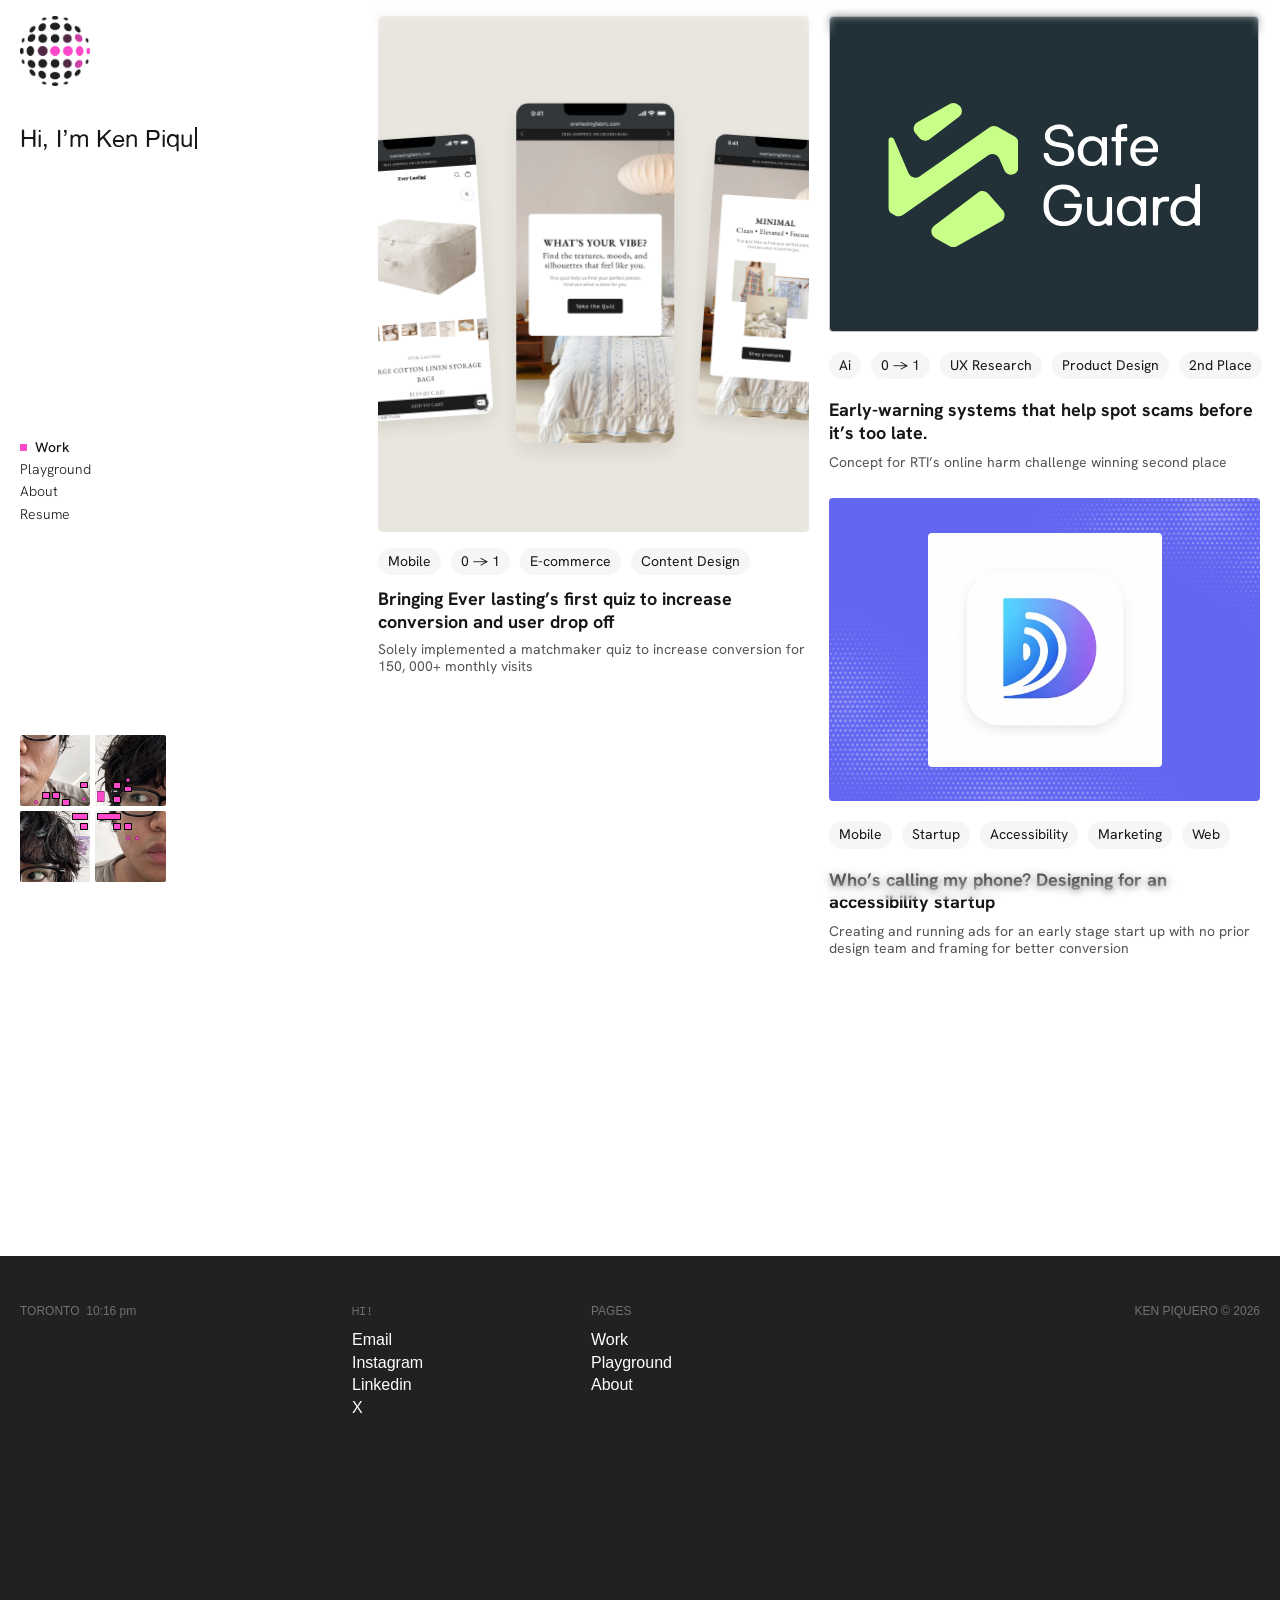
==== commit e09c6f5a: "Add mobile hamburger menu for the page links On screens 720px and narrower, a button at the top righ" ====
--- a/index.html
+++ b/index.html
@@ -16,6 +16,7 @@
   <div class="page">
     <!-- Side nav -->
     <aside class="sidenav">
+      <button class="menu-toggle" type="button" aria-expanded="false" aria-controls="site-nav" aria-label="Open menu"><span class="menu-toggle__bar"></span><span class="menu-toggle__bar"></span><span class="menu-toggle__bar"></span></button>
       <div class="intro">
         <a class="logo-link" href="index.html" aria-label="Ken Piquero, home"><img class="logo" src="assets/discoball.gif" width="70" height="70" alt="" /></a>
         <div class="intro__text">
@@ -32,7 +33,7 @@
         </div>
       </div>
 
-      <nav class="pages" aria-label="Pages">
+      <nav class="pages" id="site-nav" aria-label="Pages">
         <a class="pages__link is-active" href="index.html" aria-current="page"><span class="pages__label">Work</span></a>
         <a class="pages__link" href="playground.html"><span class="pages__label">Playground</span></a>
         <a class="pages__link" href="about.html"><span class="pages__label">About</span></a>
--- a/styles.css
+++ b/styles.css
@@ -1031,3 +1031,43 @@
 /* Keep the side menu (logo, menu, photo puzzle) above the edge blur so it stays sharp */
 .sidenav { z-index: 51; }
 @media (max-width: 1100px) { .sidenav { position: relative; } }
+
+/* ---------- Mobile menu: hamburger at top right, level with the logo, reveals the page links ---------- */
+.menu-toggle { display: none; }
+@media (max-width: 720px) {
+  .menu-toggle {
+    display: block; position: absolute; z-index: 2;
+    top: 13px; right: -12px; width: 44px; height: 44px;
+    padding: 0; border: 0; background: transparent; cursor: pointer;
+    -webkit-tap-highlight-color: transparent;
+  }
+  .menu-toggle:focus-visible { outline: 2px solid var(--pink); outline-offset: -4px; border-radius: 4px; }
+  .menu-toggle__bar {
+    position: absolute; left: 12px; width: 20px; height: 2px; border-radius: 1px; background: var(--ink);
+    transition: translate 250ms var(--ease-out), rotate 250ms var(--ease-out), opacity 150ms ease;
+  }
+  .menu-toggle__bar:nth-child(1) { top: 15px; }
+  .menu-toggle__bar:nth-child(2) { top: 21px; }
+  .menu-toggle__bar:nth-child(3) { top: 27px; }
+  /* Open: bars fold into an X */
+  .menu-toggle[aria-expanded="true"] .menu-toggle__bar:nth-child(1) { translate: 0 6px; rotate: 45deg; }
+  .menu-toggle[aria-expanded="true"] .menu-toggle__bar:nth-child(2) { opacity: 0; }
+  .menu-toggle[aria-expanded="true"] .menu-toggle__bar:nth-child(3) { translate: 0 -6px; rotate: -45deg; }
+
+  /* The page links drop down under the button */
+  .sidenav .pages {
+    position: absolute; z-index: 1; top: 66px; right: 0;
+    min-width: 168px; padding: 14px 18px; gap: 12px;
+    background: #fff; border: 1px solid var(--divider); border-radius: 4px;
+    opacity: 0; visibility: hidden; translate: 0 -6px;
+    transition: opacity 200ms ease, translate 250ms var(--ease-out), visibility 0s linear 250ms;
+  }
+  .sidenav.is-menu-open .pages {
+    opacity: 1; visibility: visible; translate: 0 0;
+    transition: opacity 200ms ease, translate 250ms var(--ease-out), visibility 0s;
+  }
+  .sidenav .pages__link { font-size: 16px; }
+}
+@media (max-width: 720px) and (prefers-reduced-motion: reduce) {
+  .menu-toggle__bar, .sidenav .pages { transition: none; }
+}
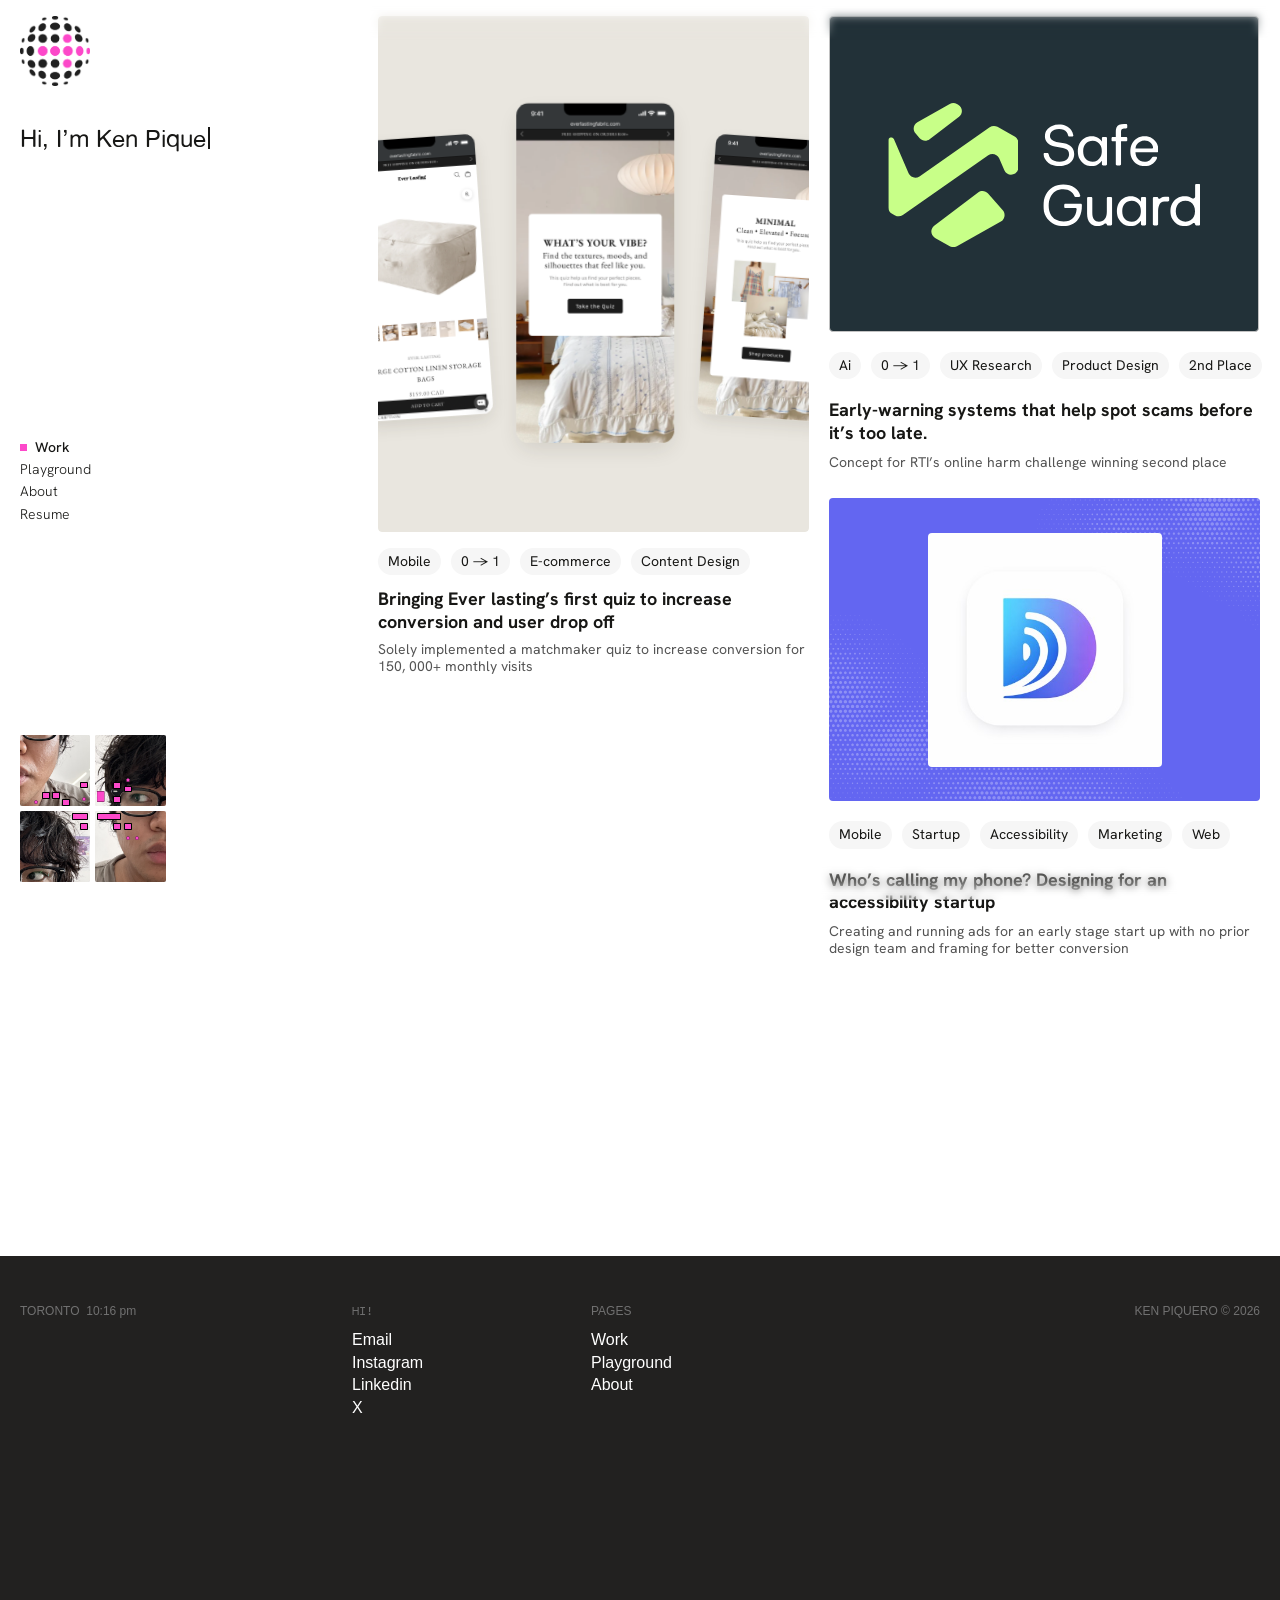
==== commit 41dc0b34: "Replace favicon with the pink dot K icon Adds a 192px favicon and a 180px Apple touch icon on every " ====
--- a/index.html
+++ b/index.html
@@ -5,7 +5,8 @@
   <meta name="viewport" content="width=device-width, initial-scale=1" />
   <title>Ken Piquero — Product Designer</title>
   <meta name="description" content="Ken Piquero is a product designer with a background in e-commerce." />
-  <link rel="icon" href="assets/discoball.gif" />
+  <link rel="icon" type="image/png" sizes="192x192" href="assets/favicon.png" />
+  <link rel="apple-touch-icon" href="assets/apple-touch-icon.png" />
   <link rel="preconnect" href="https://fonts.googleapis.com" />
   <link rel="preconnect" href="https://fonts.gstatic.com" crossorigin />
   <link href="https://fonts.googleapis.com/css2?family=DM+Mono&family=Hanken+Grotesk:wght@300;400;500;700&display=swap" rel="stylesheet" />
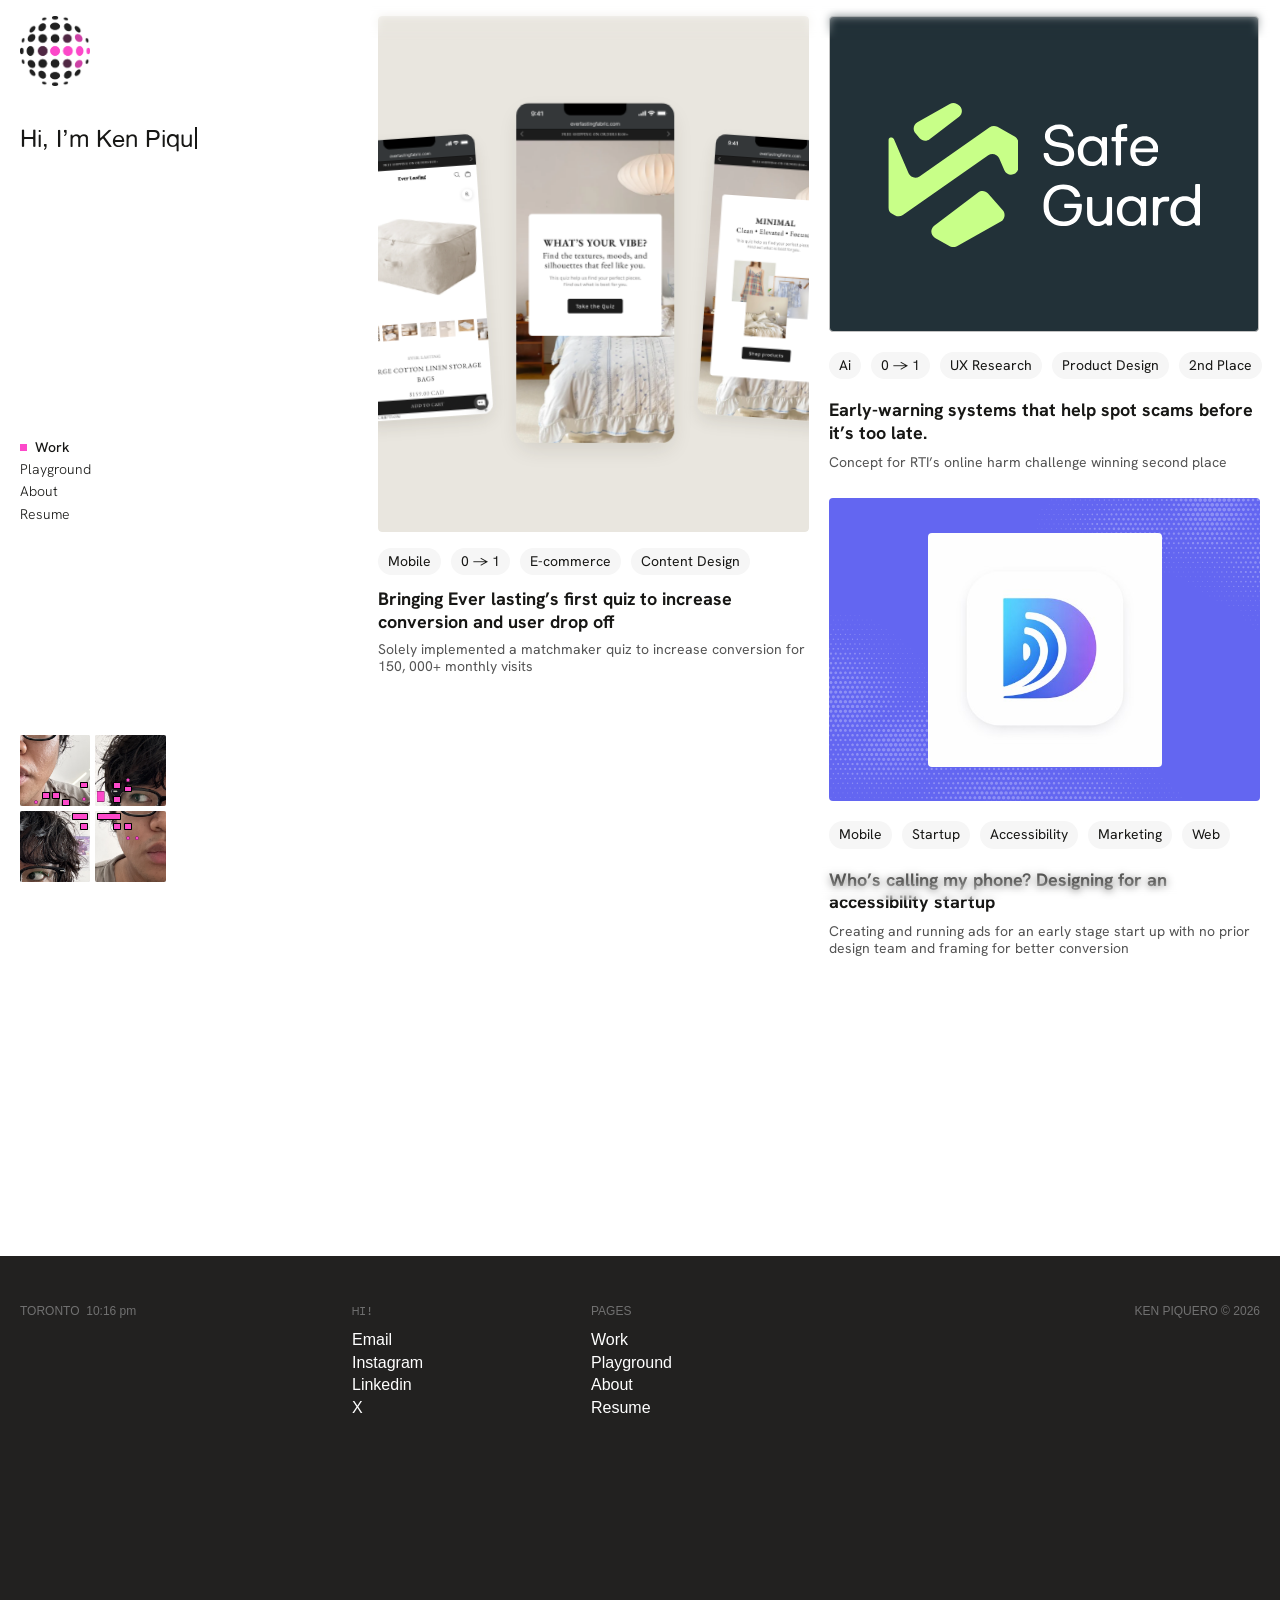
==== commit e13c34fa: "Add Resume to the footer and link to the updated resume Footer PAGES now lists Resume after About on" ====
--- a/index.html
+++ b/index.html
@@ -38,7 +38,7 @@
         <a class="pages__link is-active" href="index.html" aria-current="page"><span class="pages__label">Work</span></a>
         <a class="pages__link" href="playground.html"><span class="pages__label">Playground</span></a>
         <a class="pages__link" href="about.html"><span class="pages__label">About</span></a>
-        <a class="pages__link" href="https://drive.google.com/file/d/1ALhv70O0RMB7-Ny_9Tpl9LPKsm_A7ia5/view?usp=sharing" target="_blank" rel="noopener"><span class="pages__label">Resume</span></a>
+        <a class="pages__link" href="https://drive.google.com/file/d/1MmYF3_zvHkycv5jFG_6_oVnmKX8XQRYW/view?usp=sharing" target="_blank" rel="noopener"><span class="pages__label">Resume</span></a>
       </nav>
 
       <!-- Photo puzzle: drag a tile to swap it clockwise, click a tile to flip its photo -->
@@ -188,6 +188,7 @@
       <a href="index.html">Work</a>
       <a href="playground.html">Playground</a>
       <a href="about.html">About</a>
+      <a href="https://drive.google.com/file/d/1MmYF3_zvHkycv5jFG_6_oVnmKX8XQRYW/view?usp=sharing" target="_blank" rel="noopener">Resume</a>
     </div>
     <p class="footer__label footer__copy">KEN PIQUERO © 2026</p>
   </footer>
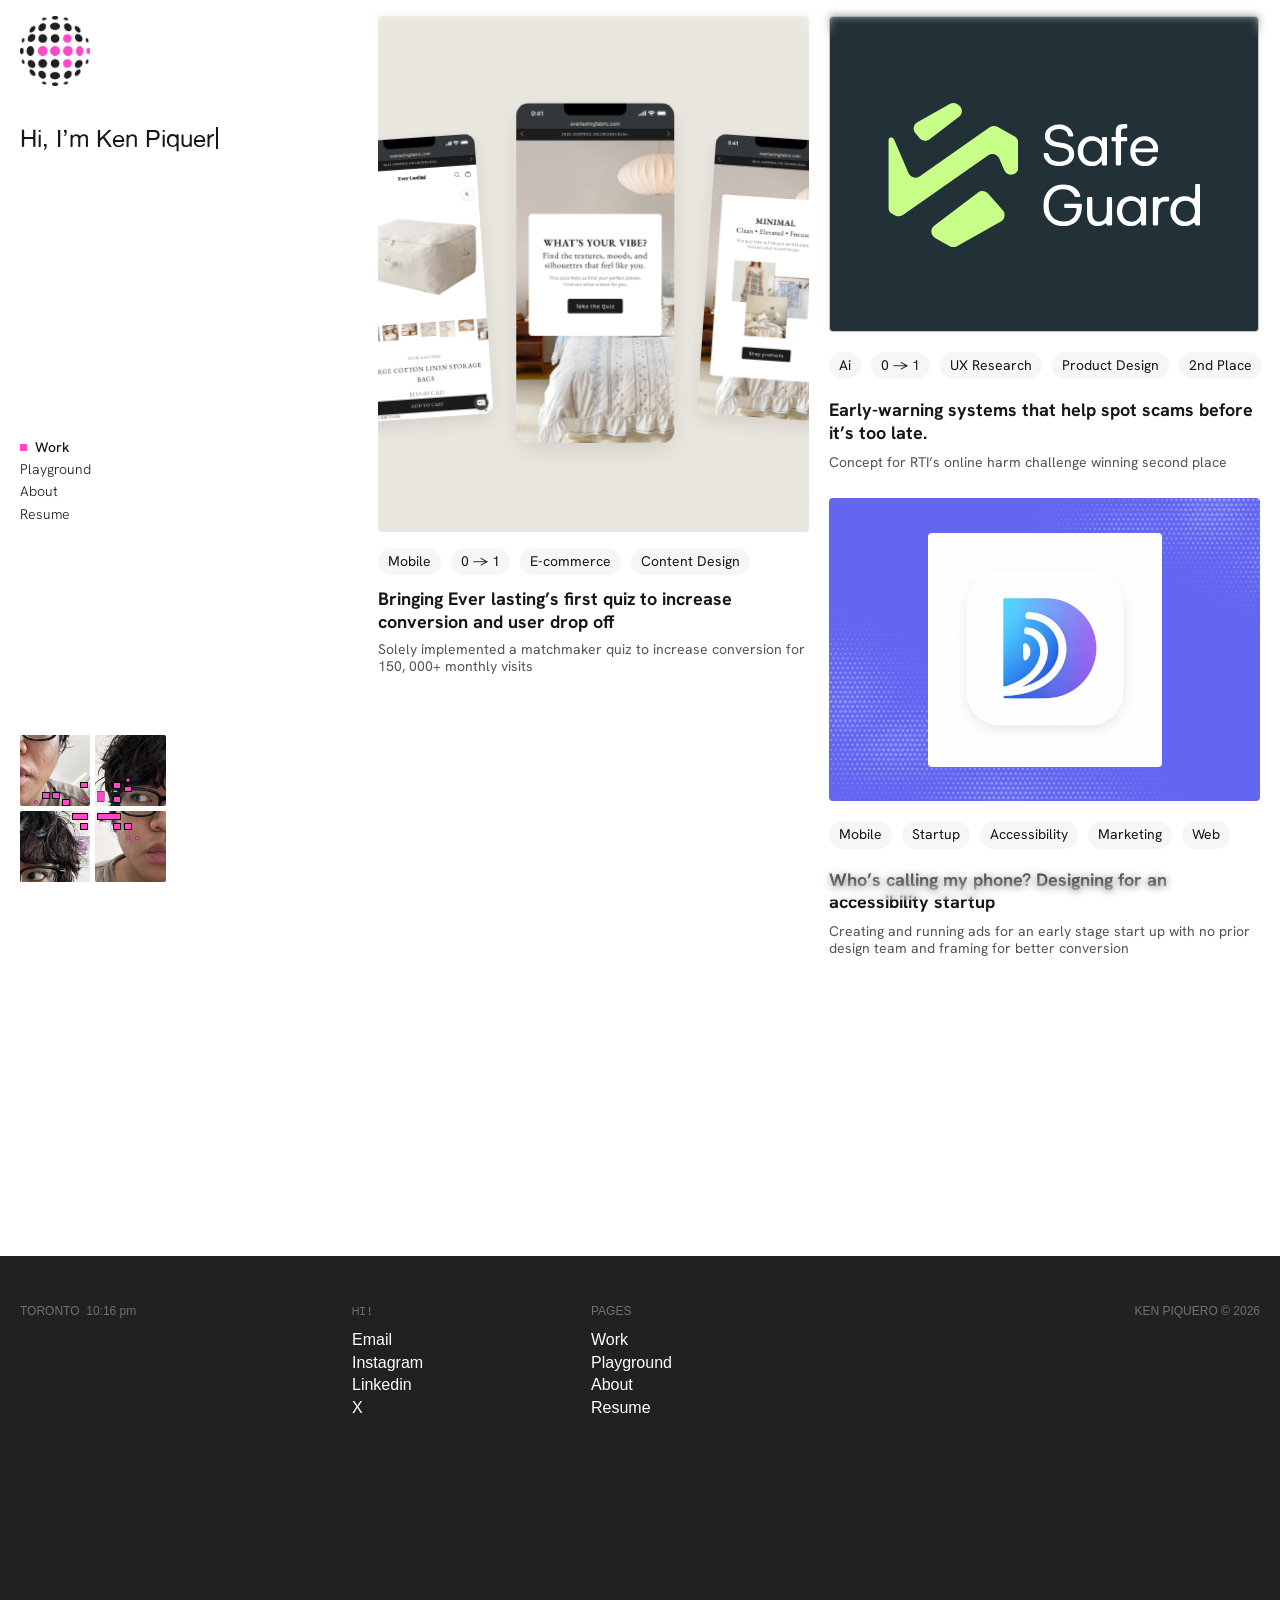
==== commit c3ab7e01: "Add SafeGuard case study New safeguard.html covering context, role, problem, research (decision matr" ====
--- a/index.html
+++ b/index.html
@@ -131,8 +131,8 @@
 
     <!-- Column 2 -->
     <section class="col col--right">
-      <a class="case" href="#">
-        <div class="case__media media--safeguard" data-cursor="coming soon...">
+      <a class="case" href="safeguard.html">
+        <div class="case__media media--safeguard" data-cursor="view case study">
           <div class="safeguard">
             <img class="anim-mark" src="assets/safeguard-mark.svg" width="129.326" height="143.788" alt="" />
             <div class="safeguard__word">
--- a/styles.css
+++ b/styles.css
@@ -1071,3 +1071,76 @@
 @media (max-width: 720px) and (prefers-reduced-motion: reduce) {
   .menu-toggle__bar, .sidenav .pages { transition: none; }
 }
+
+/* ---------- SafeGuard case study (uses the case study system above, neutral palette) ---------- */
+.sg-hero { margin-top: 56px; padding: 48px; display: flex; justify-content: center; }
+.sg-hero img { width: 100%; max-width: 760px; height: auto; }
+.sg-mt-10 { margin-top: 10px; }
+.sg-mt-16 { margin-top: 16px; }
+.sg-mt-8 { margin-top: 8px; }
+.cs-logo--img { padding: 0; object-fit: cover; background: none; }
+.sg-figure { margin: 0; padding: 24px; }
+.sg-figure img { display: block; width: 100%; height: auto; border-radius: 2px; }
+.sg-figure figcaption { margin-top: 12px; font-weight: 300; font-size: 13px; line-height: 1.2; color: var(--cs-muted); }
+.sg-figure--flush { padding: 0; }
+.sg-figure--flush img { border-radius: 0; }
+.sg-figure--bare { margin: 0; padding: 16px; background: #fff; border-radius: 4px; }
+.sg-strong { font-weight: 500; }
+
+.sg-persona { padding: 32px; display: grid; grid-template-columns: 230px minmax(0, 1fr); gap: 40px; }
+.sg-persona__id { display: flex; flex-direction: column; gap: 16px; }
+.sg-persona__face { width: 96px; height: 96px; border-radius: 4px; object-fit: cover; }
+.sg-persona__meta { margin-top: 6px; font-weight: 300; font-size: 14px; line-height: 1.5; color: var(--cs-muted); }
+.sg-persona__cols { display: grid; grid-template-columns: repeat(3, minmax(0, 1fr)); gap: 32px; }
+.sg-list { margin-top: 10px; padding-left: 16px; list-style: disc; font-weight: 300; font-size: 14px; line-height: 1.6; }
+.sg-list li + li { margin-top: 4px; }
+
+.sg-stats { grid-template-columns: repeat(3, minmax(0, 1fr)); }
+.sg-source { color: var(--cs-muted); }
+.sg-hmw { padding: 32px; background: var(--cs-grey); border-radius: 4px; display: grid; grid-template-columns: minmax(0, 1fr) minmax(0, 1.4fr); gap: 40px; }
+.sg-hmw .cs-body { color: var(--cs-muted); }
+.sg-hmw__ours { padding-left: 40px; border-left: 2px solid rgba(212, 212, 212, 0.8); }
+.sg-lead { margin-top: 12px; }
+.sg-skip { display: inline-block; margin-top: 20px; font-weight: 300; transition: background-color 150ms ease; }
+.sg-skip:hover { background: var(--pink-light); }
+.sg-num { font-family: var(--font-mono); font-size: 12px; line-height: 1.2; color: var(--cs-muted); }
+.sg-num + .cs-h4, .sg-num + .cs-h3 { margin-top: 8px; }
+.sg-roles { display: grid; grid-template-columns: repeat(4, minmax(0, 1fr)); gap: 24px; }
+.sg-role { padding-top: 16px; border-top: 2px solid rgba(212, 212, 212, 0.5); }
+.sg-role .cs-h4 + .cs-body { margin-top: 6px; }
+.sg-iter { display: grid; grid-template-columns: minmax(0, 340px) minmax(0, 1fr); gap: 48px; align-items: start; }
+.sg-iter__head .cs-h3 + .cs-body { margin-top: 14px; }
+.sg-iter__head .cs-body + .cs-body { margin-top: 12px; }
+.sg-label { display: block; margin-bottom: 2px; font-size: 12px; text-transform: uppercase; color: var(--cs-muted); }
+.sg-iter__pair { display: grid; grid-template-columns: repeat(2, minmax(0, 1fr)); gap: 16px; }
+.sg-shot-fig { margin: 0; }
+.sg-shot-fig figcaption { margin-bottom: 8px; font-weight: 300; font-size: 12px; line-height: 1.2; text-transform: uppercase; color: var(--cs-muted); }
+.sg-shot-fig .sg-shot { width: 100%; }
+.sg-list--next { margin-top: 10px; max-width: 760px; }
+
+.sg-insights { display: flex; flex-direction: column; gap: 40px; }
+.sg-insight { display: grid; grid-template-columns: 160px minmax(0, 560px); gap: 40px; align-items: center; }
+.sg-insight__art { width: 160px; height: 160px; display: flex; align-items: center; justify-content: center; }
+.sg-insight__art img { width: 120px; height: 120px; object-fit: contain; }
+
+.sg-principles { display: grid; grid-template-columns: repeat(2, minmax(0, 1fr)); gap: 24px; }
+.sg-principle { padding: 24px; background: var(--cs-grey); border-radius: 4px; }
+.sg-principle .cs-h4 + .cs-body { margin-top: 8px; }
+
+.sg-shot { flex: 0 1 614px; min-width: 0; border: 1px solid #e6e6e6; border-radius: 4px; overflow: hidden; background: var(--cs-grey); }
+.sg-shot img { display: block; width: 100%; height: auto; }
+.sg-shot--plain { padding: 24px; }
+
+@media (max-width: 1100px) {
+  .sg-persona { grid-template-columns: minmax(0, 1fr); gap: 24px; }
+  .sg-persona__id { flex-direction: row; align-items: center; }
+  .sg-persona__cols, .sg-stats, .sg-principles, .sg-hmw, .sg-iter { grid-template-columns: minmax(0, 1fr); gap: 24px; }
+  .sg-roles { grid-template-columns: repeat(2, minmax(0, 1fr)); }
+  .sg-hmw__ours { padding-left: 0; padding-top: 24px; border-left: 0; border-top: 2px solid rgba(212, 212, 212, 0.8); }
+  .sg-shot { flex: none; width: 100%; }
+  .sg-hero { padding: 24px; }
+}
+@media (max-width: 640px) {
+  .sg-insight { grid-template-columns: minmax(0, 1fr); gap: 16px; }
+  .sg-roles, .sg-iter__pair { grid-template-columns: minmax(0, 1fr); }
+}
